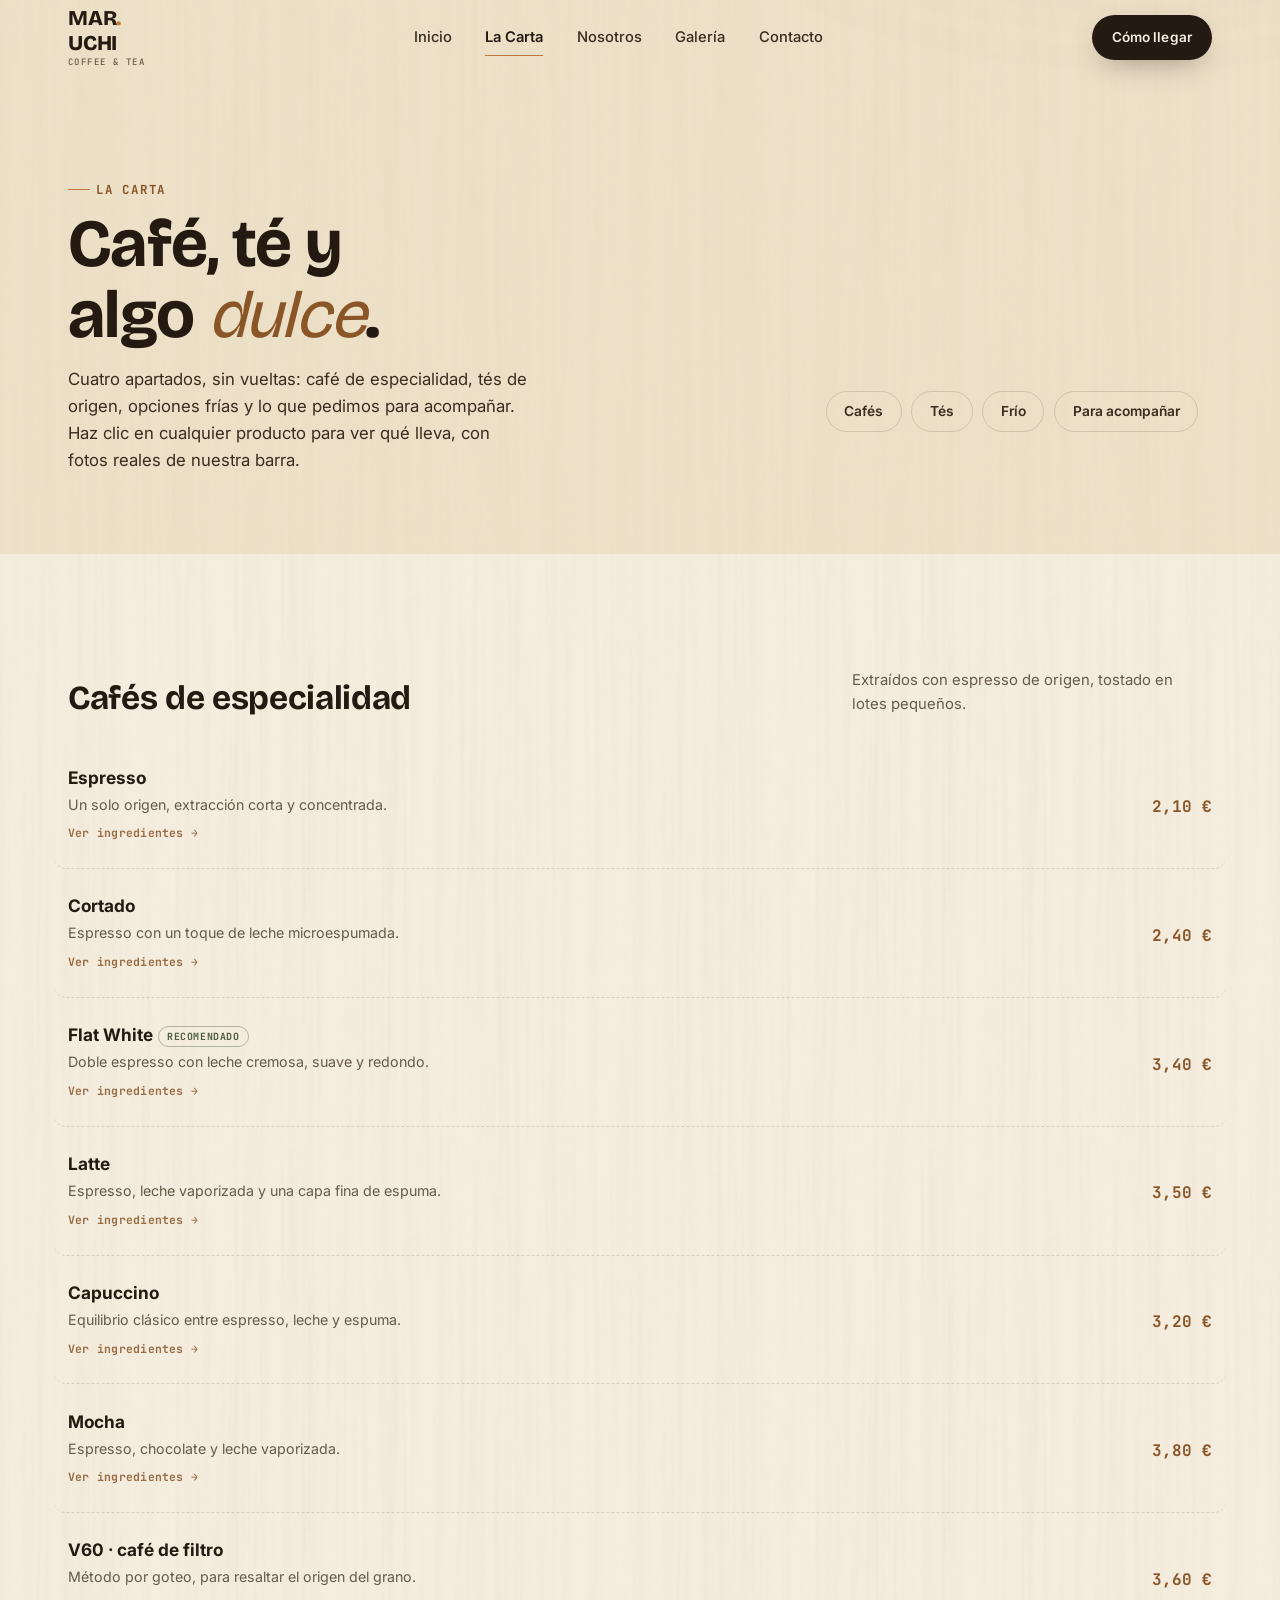
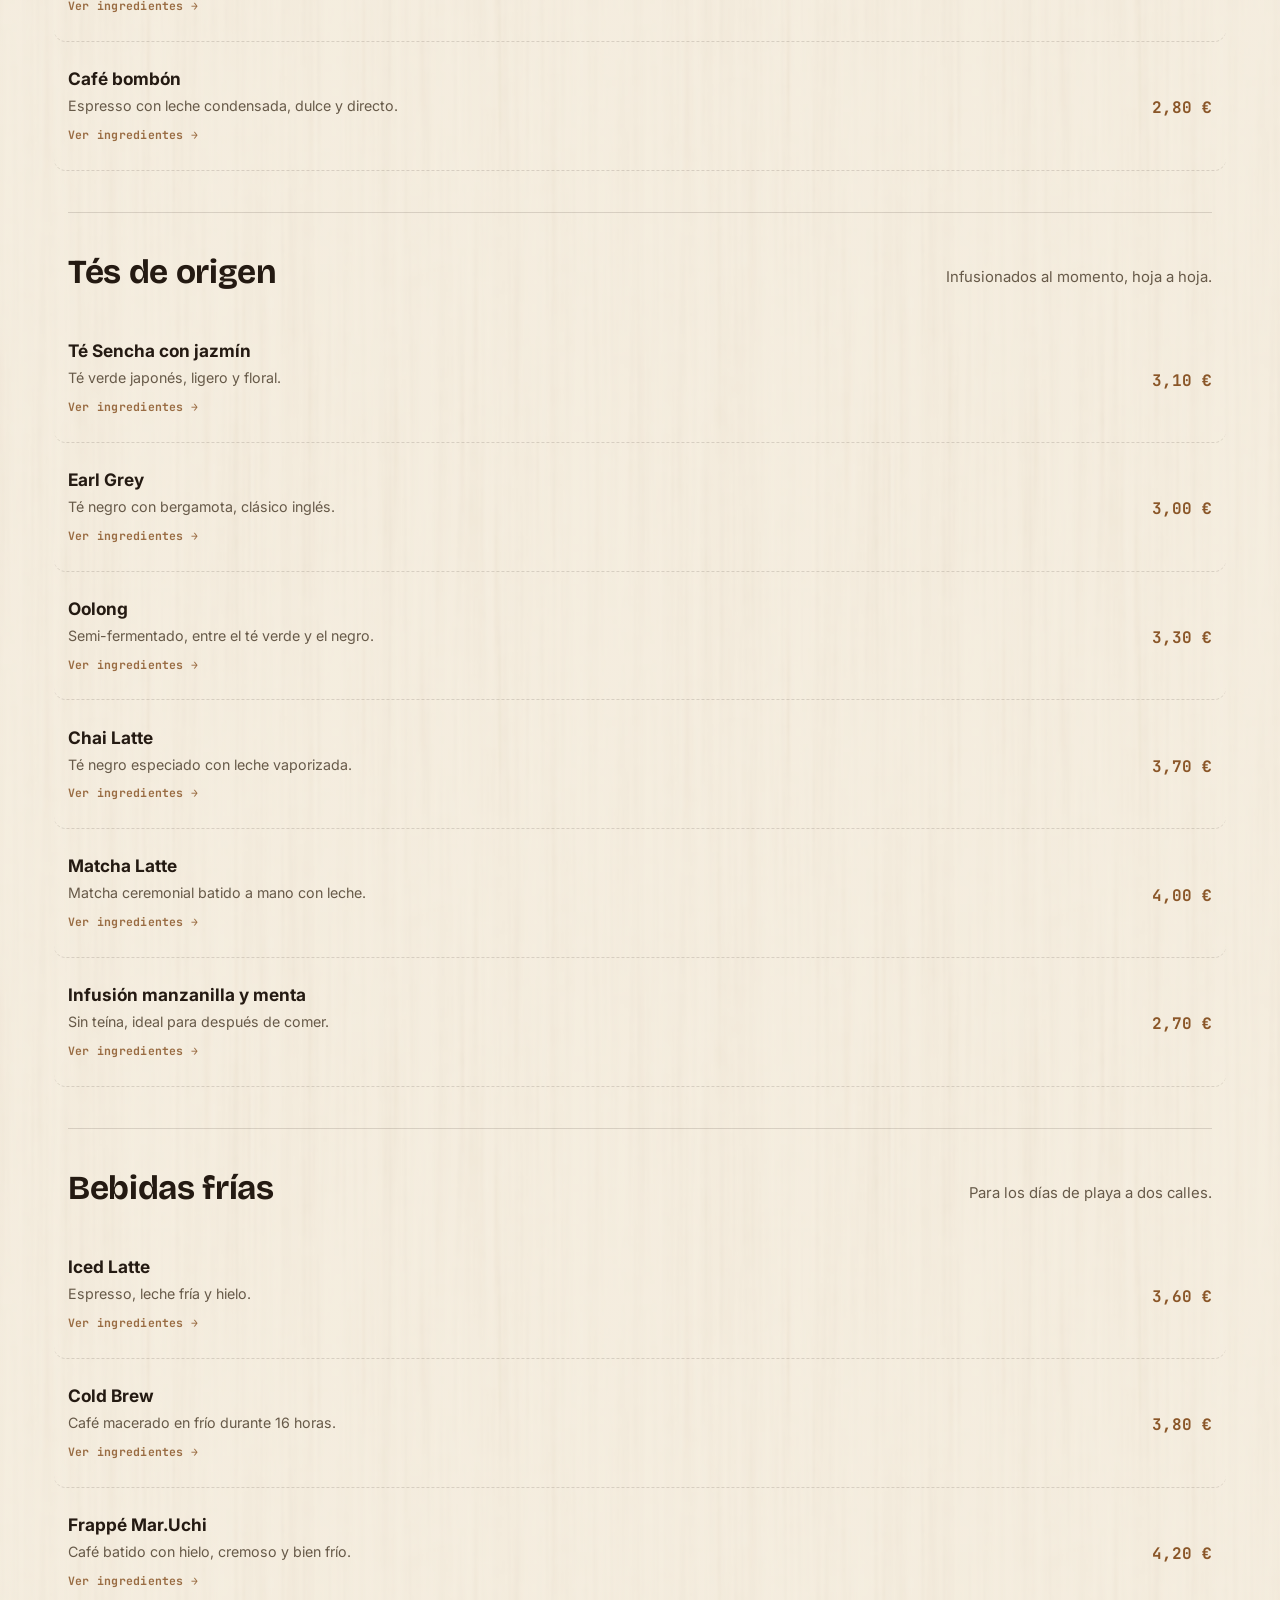
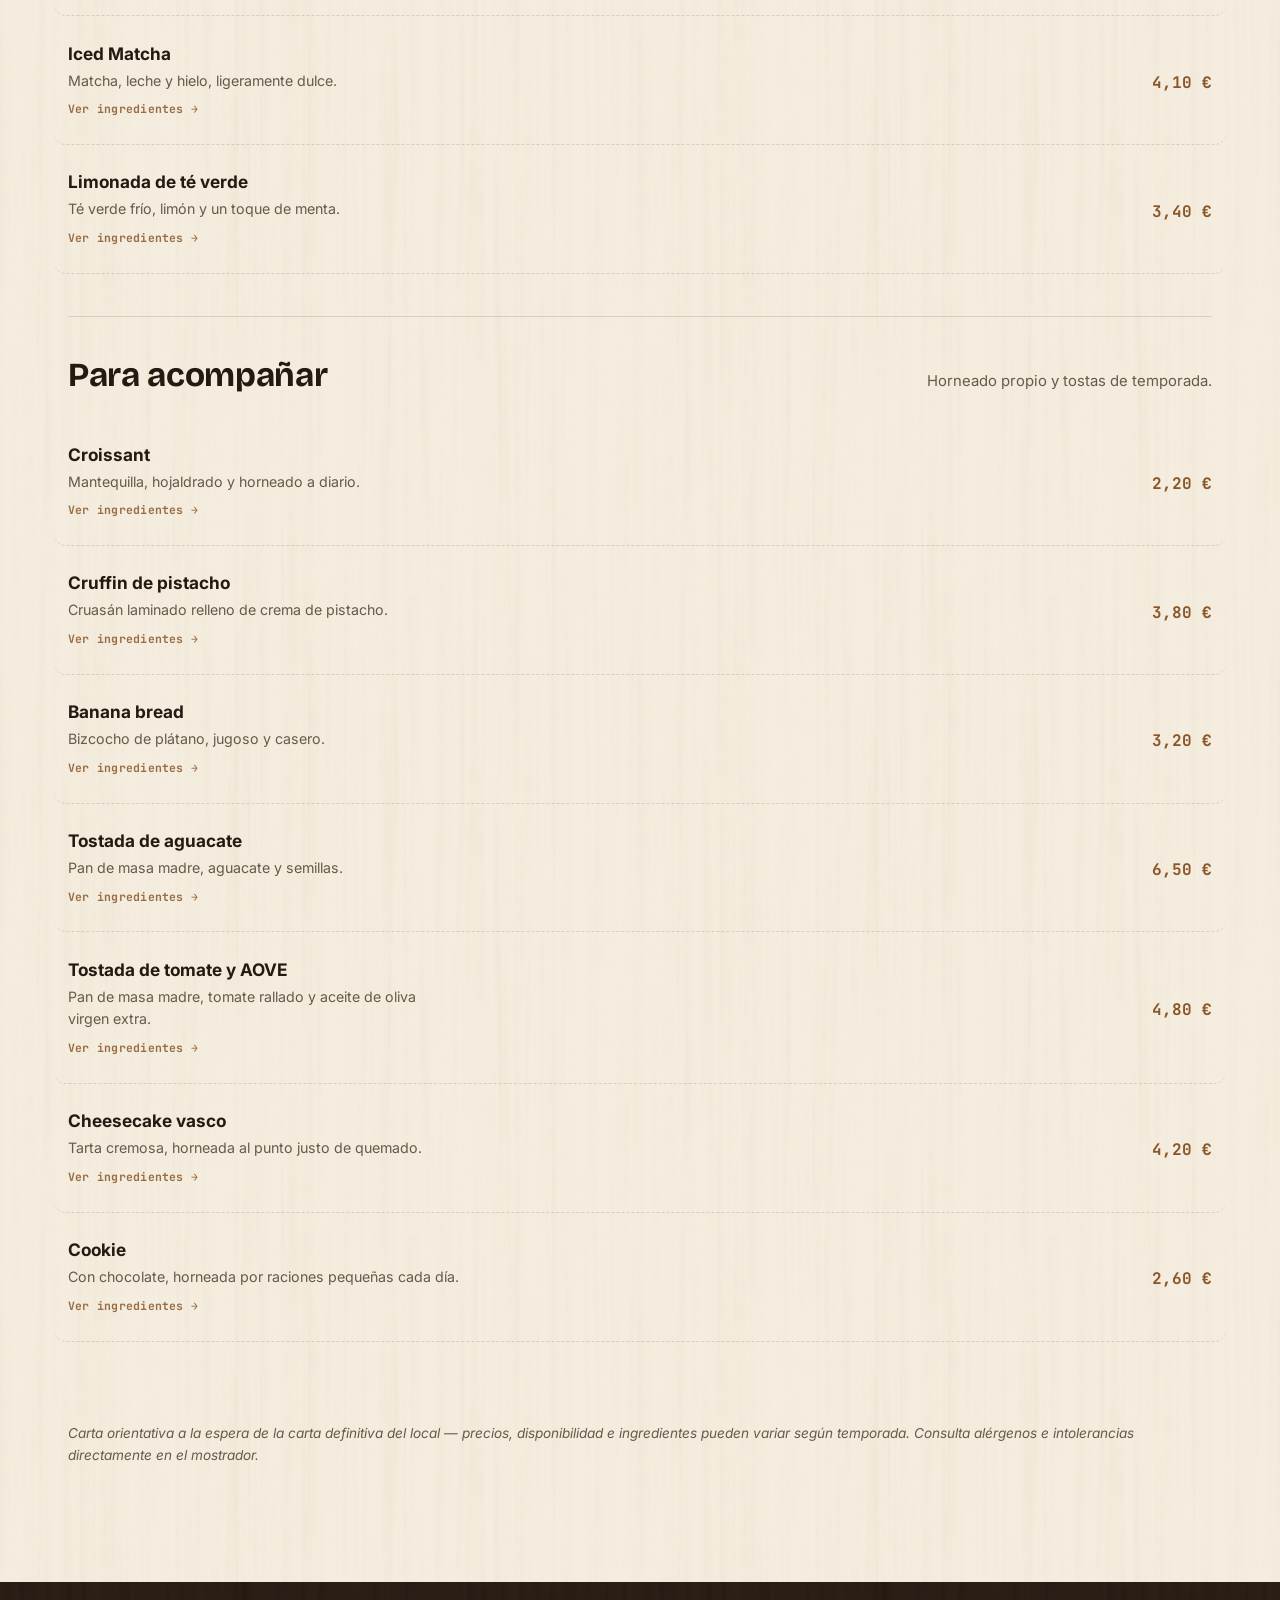
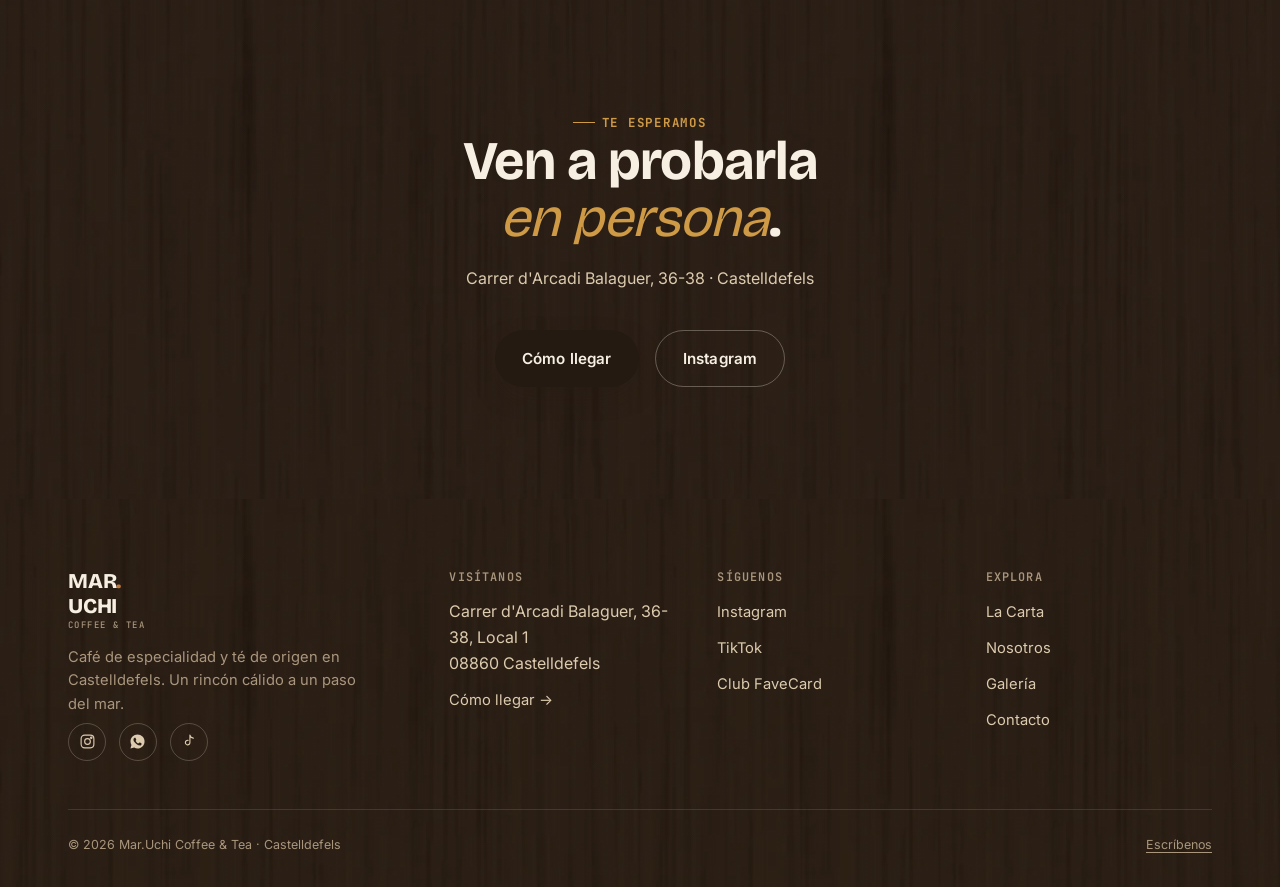
==== carta.html @ 46851dc6 "Add files via upload" ====
<!doctype html>
<html lang="es">
<head>
<meta charset="utf-8">
<meta name="viewport" content="width=device-width, initial-scale=1">
<title>La Carta · Mar.Uchi Coffee & Tea</title>
<meta name="description" content="Café de especialidad, tés de origen, bebidas frías y repostería en Mar.Uchi Coffee & Tea, Castelldefels.">
<meta name="theme-color" content="#F6EFE2">
<link rel="canonical" href="carta.html">
<link rel="icon" href="favicon.svg" type="image/svg+xml">
<link rel="preconnect" href="https://fonts.googleapis.com">
<link rel="preconnect" href="https://fonts.gstatic.com" crossorigin>
<link rel="stylesheet" href="https://fonts.googleapis.com/css2?family=Bricolage+Grotesque:opsz,wght@12..96,400..800&family=Inter:wght@300..700&family=JetBrains+Mono:wght@400..600&display=swap">
<link rel="stylesheet" href="styles.css?v=20260911">
</head>
<body>
<a class="skip-link" href="#contenido">Saltar al contenido</a>

<header class="masthead" data-masthead>
  <div class="container masthead-row">
    <a class="brand-mark" href="index.html" aria-label="Mar.Uchi Coffee & Tea — Inicio">
      <span>MAR<span class="dot">.</span></span>
      <span>UCHI</span>
      <small>Coffee &amp; Tea</small>
    </a>
    <nav class="nav-links" aria-label="Navegación principal">
      <a href="index.html">Inicio</a>
      <a href="carta.html" aria-current="page">La Carta</a>
      <a href="sobre-nosotros.html">Nosotros</a>
      <a href="galeria.html">Galería</a>
      <a href="contacto.html">Contacto</a>
    </nav>
    <div style="display:flex; align-items:center; gap:.7rem;">
      <a class="btn btn-primary btn-sm nav-cta" href="contacto.html#mapa">Cómo llegar</a>
      <button class="nav-toggle" data-nav-toggle aria-label="Abrir menú" aria-expanded="false" aria-controls="menu-movil">
        <svg class="icon-open" viewBox="0 0 24 24" fill="none" stroke="currentColor" stroke-width="1.8" aria-hidden="true"><path d="M3 6h18M3 12h18M3 18h18" stroke-linecap="round"/></svg>
        <svg class="icon-close" viewBox="0 0 24 24" fill="none" stroke="currentColor" stroke-width="1.8" aria-hidden="true"><path d="M5 5l14 14M19 5L5 19" stroke-linecap="round"/></svg>
      </button>
    </div>
  </div>
</header>

<div class="mobile-menu" id="menu-movil" data-mobile-menu>
  <ul>
    <li><a href="index.html">Inicio</a></li>
    <li><a href="carta.html">La Carta</a></li>
    <li><a href="sobre-nosotros.html">Nosotros</a></li>
    <li><a href="galeria.html">Galería</a></li>
    <li><a href="contacto.html">Contacto</a></li>
  </ul>
  <div class="mobile-cta">
    <a class="btn btn-primary" href="contacto.html#mapa">Cómo llegar</a>
    <a class="btn btn-ghost" href="https://www.instagram.com/maruchi.coffeeandtea/" target="_blank" rel="noopener">Instagram →</a>
  </div>
</div>

<main id="contenido">

  <section class="hero-page">
    <div class="container hero-page-grid">
      <div>
        <p class="eyebrow">La Carta</p>
        <h1 class="hero-page-title" style="margin-top:.6rem;">Café, té y algo <em>dulce</em>.</h1>
        <p class="hero-page-lede" style="margin-top:1rem;">Cuatro apartados, sin vueltas: café de especialidad, tés de origen, opciones frías y lo que pedimos para acompañar. Haz clic en cualquier producto para ver qué lleva, con fotos reales de nuestra barra.</p>
      </div>
      <nav class="menu-nav" aria-label="Categorías de la carta">
        <a href="#cafes">Cafés</a>
        <a href="#tes">Tés</a>
        <a href="#frio">Frío</a>
        <a href="#dulce">Para acompañar</a>
      </nav>
    </div>
  </section>

  <section class="section">
    <div class="container">

      <div class="menu-category" id="cafes">
        <div class="menu-category-head">
          <h2>Cafés de especialidad</h2>
          <p>Extraídos con espresso de origen, tostado en lotes pequeños.</p>
        </div>
        <ul class="menu-list">
          <li class="menu-item" role="button" tabindex="0" data-menu-detail data-icon="espresso" data-name="Espresso" data-price="2,10 €" data-detail="100% arábica de tueste medio, mezcla de origen Colombia y Etiopía. 18 g molidos en el momento, extracción de 25-30 ml en unos 27 segundos. Se sirve solo, sin leche ni azúcar.">
            <div>
              <span class="menu-item-name">Espresso</span>
              <p class="menu-item-desc">Un solo origen, extracción corta y concentrada.</p>
              <span class="menu-item-hint">Ver ingredientes →</span>
            </div>
            <span class="menu-item-price">2,10 €</span>
          </li>
          <li class="menu-item" role="button" tabindex="0" data-menu-detail data-icon="milk-cup" data-name="Cortado" data-price="2,40 €" data-detail="Espresso doble con un toque de leche entera microespumada a baja temperatura, casi a partes iguales con el café. Disponible con leche de avena sin coste extra.">
            <div>
              <span class="menu-item-name">Cortado</span>
              <p class="menu-item-desc">Espresso con un toque de leche microespumada.</p>
              <span class="menu-item-hint">Ver ingredientes →</span>
            </div>
            <span class="menu-item-price">2,40 €</span>
          </li>
          <li class="menu-item" role="button" tabindex="0" data-menu-detail data-icon="milk-cup" data-photo="cafe-croissant.webp" data-name="Flat White" data-price="3,40 €" data-detail="Ristretto (doble espresso corto) con leche entera vaporizada a textura sedosa y microespuma muy fina — más café y menos espuma que un capuccino. Disponible con leche de avena o soja.">
            <div>
              <span class="menu-item-name">Flat White<span class="menu-item-tag">Recomendado</span></span>
              <p class="menu-item-desc">Doble espresso con leche cremosa, suave y redondo.</p>
              <span class="menu-item-hint">Ver ingredientes →</span>
            </div>
            <span class="menu-item-price">3,40 €</span>
          </li>
          <li class="menu-item" role="button" tabindex="0" data-menu-detail data-icon="milk-cup" data-name="Latte" data-price="3,50 €" data-detail="Espresso, leche entera vaporizada y una capa fina de espuma, en proporción generosa de leche. Disponible con leche de avena, soja o coco.">
            <div>
              <span class="menu-item-name">Latte</span>
              <p class="menu-item-desc">Espresso, leche vaporizada y una capa fina de espuma.</p>
              <span class="menu-item-hint">Ver ingredientes →</span>
            </div>
            <span class="menu-item-price">3,50 €</span>
          </li>
          <li class="menu-item" role="button" tabindex="0" data-menu-detail data-icon="milk-cup" data-name="Capuccino" data-price="3,20 €" data-detail="Espresso, leche vaporizada y espuma en partes iguales, con un toque de cacao en polvo por encima. Disponible con leche vegetal.">
            <div>
              <span class="menu-item-name">Capuccino</span>
              <p class="menu-item-desc">Equilibrio clásico entre espresso, leche y espuma.</p>
              <span class="menu-item-hint">Ver ingredientes →</span>
            </div>
            <span class="menu-item-price">3,20 €</span>
          </li>
          <li class="menu-item" role="button" tabindex="0" data-menu-detail data-icon="milk-cup" data-name="Mocha" data-price="3,80 €" data-detail="Espresso, chocolate negro 70% fundido y leche vaporizada, con nata montada opcional por encima. Contiene cacao.">
            <div>
              <span class="menu-item-name">Mocha</span>
              <p class="menu-item-desc">Espresso, chocolate y leche vaporizada.</p>
              <span class="menu-item-hint">Ver ingredientes →</span>
            </div>
            <span class="menu-item-price">3,80 €</span>
          </li>
          <li class="menu-item" role="button" tabindex="0" data-menu-detail data-icon="filter" data-name="V60 · café de filtro" data-price="3,60 €" data-detail="Café de origen único molido grueso, filtrado por goteo manual en V60 con agua a 92-94°C. Resalta las notas frutales o florales del grano de temporada — se sirve solo.">
            <div>
              <span class="menu-item-name">V60 · café de filtro</span>
              <p class="menu-item-desc">Método por goteo, para resaltar el origen del grano.</p>
              <span class="menu-item-hint">Ver ingredientes →</span>
            </div>
            <span class="menu-item-price">3,60 €</span>
          </li>
          <li class="menu-item" role="button" tabindex="0" data-menu-detail data-icon="espresso" data-name="Café bombón" data-price="2,80 €" data-detail="Espresso servido sobre leche condensada, en vaso transparente para ver las capas antes de mezclar. Dulce y directo, sin azúcar añadido.">
            <div>
              <span class="menu-item-name">Café bombón</span>
              <p class="menu-item-desc">Espresso con leche condensada, dulce y directo.</p>
              <span class="menu-item-hint">Ver ingredientes →</span>
            </div>
            <span class="menu-item-price">2,80 €</span>
          </li>
        </ul>
      </div>

      <div class="menu-category" id="tes">
        <div class="menu-category-head">
          <h2>Tés de origen</h2>
          <p>Infusionados al momento, hoja a hoja.</p>
        </div>
        <ul class="menu-list">
          <li class="menu-item" role="button" tabindex="0" data-menu-detail data-icon="leaf-tea" data-name="Té Sencha con jazmín" data-price="3,10 €" data-detail="Té verde japonés sencha perfumado con flor de jazmín natural, infusionado a 70-75°C durante 2 minutos para que no amargue.">
            <div>
              <span class="menu-item-name">Té Sencha con jazmín</span>
              <p class="menu-item-desc">Té verde japonés, ligero y floral.</p>
              <span class="menu-item-hint">Ver ingredientes →</span>
            </div>
            <span class="menu-item-price">3,10 €</span>
          </li>
          <li class="menu-item" role="button" tabindex="0" data-menu-detail data-icon="leaf-tea" data-name="Earl Grey" data-price="3,00 €" data-detail="Té negro de Ceilán aromatizado con aceite esencial de bergamota, infusionado 3-4 minutos a 95°C. El clásico inglés de toda la vida.">
            <div>
              <span class="menu-item-name">Earl Grey</span>
              <p class="menu-item-desc">Té negro con bergamota, clásico inglés.</p>
              <span class="menu-item-hint">Ver ingredientes →</span>
            </div>
            <span class="menu-item-price">3,00 €</span>
          </li>
          <li class="menu-item" role="button" tabindex="0" data-menu-detail data-icon="leaf-tea" data-name="Oolong" data-price="3,30 €" data-detail="Té chino semi-fermentado, a medio camino entre el verde y el negro — notas tostadas y florales. Infusionado a 90°C durante 3 minutos.">
            <div>
              <span class="menu-item-name">Oolong</span>
              <p class="menu-item-desc">Semi-fermentado, entre el té verde y el negro.</p>
              <span class="menu-item-hint">Ver ingredientes →</span>
            </div>
            <span class="menu-item-price">3,30 €</span>
          </li>
          <li class="menu-item" role="button" tabindex="0" data-menu-detail data-icon="milk-cup" data-name="Chai Latte" data-price="3,70 €" data-detail="Té negro especiado con canela, cardamomo, jengibre y clavo, vaporizado con leche entera. Disponible con leche de avena.">
            <div>
              <span class="menu-item-name">Chai Latte</span>
              <p class="menu-item-desc">Té negro especiado con leche vaporizada.</p>
              <span class="menu-item-hint">Ver ingredientes →</span>
            </div>
            <span class="menu-item-price">3,70 €</span>
          </li>
          <li class="menu-item" role="button" tabindex="0" data-menu-detail data-icon="milk-cup" data-photo="matcha-lavanda.webp" data-name="Matcha Latte" data-price="4,00 €" data-detail="Matcha ceremonial japonés batido a mano con chasen hasta espuma fina, servido con leche vaporizada a elección (entera, avena o soja).">
            <div>
              <span class="menu-item-name">Matcha Latte</span>
              <p class="menu-item-desc">Matcha ceremonial batido a mano con leche.</p>
              <span class="menu-item-hint">Ver ingredientes →</span>
            </div>
            <span class="menu-item-price">4,00 €</span>
          </li>
          <li class="menu-item" role="button" tabindex="0" data-menu-detail data-icon="leaf-tea" data-name="Infusión manzanilla y menta" data-price="2,70 €" data-detail="Manzanilla y hojas de menta fresca, sin teína. Una infusión ligera pensada para después de comer.">
            <div>
              <span class="menu-item-name">Infusión manzanilla y menta</span>
              <p class="menu-item-desc">Sin teína, ideal para después de comer.</p>
              <span class="menu-item-hint">Ver ingredientes →</span>
            </div>
            <span class="menu-item-price">2,70 €</span>
          </li>
        </ul>
      </div>

      <div class="menu-category" id="frio">
        <div class="menu-category-head">
          <h2>Bebidas frías</h2>
          <p>Para los días de playa a dos calles.</p>
        </div>
        <ul class="menu-list">
          <li class="menu-item" role="button" tabindex="0" data-menu-detail data-icon="iced-glass" data-name="Iced Latte" data-price="3,60 €" data-detail="Espresso doble vertido sobre leche fría y hielo, servido en capas para removerlo al beber. Disponible con leche vegetal.">
            <div>
              <span class="menu-item-name">Iced Latte</span>
              <p class="menu-item-desc">Espresso, leche fría y hielo.</p>
              <span class="menu-item-hint">Ver ingredientes →</span>
            </div>
            <span class="menu-item-price">3,60 €</span>
          </li>
          <li class="menu-item" role="button" tabindex="0" data-menu-detail data-icon="iced-glass" data-name="Cold Brew" data-price="3,80 €" data-detail="Café molido grueso macerado en frío durante 16 horas, sin pasar por calor. Resultado suave, con dulzor natural y menos acidez que un café caliente.">
            <div>
              <span class="menu-item-name">Cold Brew</span>
              <p class="menu-item-desc">Café macerado en frío durante 16 horas.</p>
              <span class="menu-item-hint">Ver ingredientes →</span>
            </div>
            <span class="menu-item-price">3,80 €</span>
          </li>
          <li class="menu-item" role="button" tabindex="0" data-menu-detail data-icon="iced-glass" data-name="Frappé Mar.Uchi" data-price="4,20 €" data-detail="Espresso batido con hielo, leche y un toque de sirope de vainilla de la casa. Cremoso, con textura de granizado.">
            <div>
              <span class="menu-item-name">Frappé Mar.Uchi</span>
              <p class="menu-item-desc">Café batido con hielo, cremoso y bien frío.</p>
              <span class="menu-item-hint">Ver ingredientes →</span>
            </div>
            <span class="menu-item-price">4,20 €</span>
          </li>
          <li class="menu-item" role="button" tabindex="0" data-menu-detail data-icon="iced-glass" data-photo="bebidas-para-llevar.webp" data-name="Iced Matcha" data-price="4,10 €" data-detail="Matcha ceremonial batido en frío con leche y hielo, endulzado ligeramente con sirope de agave.">
            <div>
              <span class="menu-item-name">Iced Matcha</span>
              <p class="menu-item-desc">Matcha, leche y hielo, ligeramente dulce.</p>
              <span class="menu-item-hint">Ver ingredientes →</span>
            </div>
            <span class="menu-item-price">4,10 €</span>
          </li>
          <li class="menu-item" role="button" tabindex="0" data-menu-detail data-icon="iced-glass" data-name="Limonada de té verde" data-price="3,40 €" data-detail="Té verde frío, zumo de limón natural, un toque de menta fresca y sirope ligero. Sin lácteos.">
            <div>
              <span class="menu-item-name">Limonada de té verde</span>
              <p class="menu-item-desc">Té verde frío, limón y un toque de menta.</p>
              <span class="menu-item-hint">Ver ingredientes →</span>
            </div>
            <span class="menu-item-price">3,40 €</span>
          </li>
        </ul>
      </div>

      <div class="menu-category" id="dulce">
        <div class="menu-category-head">
          <h2>Para acompañar</h2>
          <p>Horneado propio y tostas de temporada.</p>
        </div>
        <ul class="menu-list">
          <li class="menu-item" role="button" tabindex="0" data-menu-detail data-icon="croissant" data-photo="cafe-croissant.webp" data-name="Croissant" data-price="2,20 €" data-detail="Croissant de mantequilla 100%, hojaldrado en el propio obrador y horneado a diario en hornadas pequeñas. Contiene gluten y lácteos.">
            <div>
              <span class="menu-item-name">Croissant</span>
              <p class="menu-item-desc">Mantequilla, hojaldrado y horneado a diario.</p>
              <span class="menu-item-hint">Ver ingredientes →</span>
            </div>
            <span class="menu-item-price">2,20 €</span>
          </li>
          <li class="menu-item" role="button" tabindex="0" data-menu-detail data-icon="croissant" data-name="Cruffin de pistacho" data-price="3,80 €" data-detail="Masa de cruasán laminada al estilo muffin, rellena de crema de pistacho siciliano. Contiene gluten, lácteos y frutos secos.">
            <div>
              <span class="menu-item-name">Cruffin de pistacho</span>
              <p class="menu-item-desc">Cruasán laminado relleno de crema de pistacho.</p>
              <span class="menu-item-hint">Ver ingredientes →</span>
            </div>
            <span class="menu-item-price">3,80 €</span>
          </li>
          <li class="menu-item" role="button" tabindex="0" data-menu-detail data-icon="pastry-slice" data-name="Banana bread" data-price="3,20 €" data-detail="Bizcocho casero de plátano maduro con un toque de canela y nueces troceadas por encima. Contiene gluten, huevo y frutos secos.">
            <div>
              <span class="menu-item-name">Banana bread</span>
              <p class="menu-item-desc">Bizcocho de plátano, jugoso y casero.</p>
              <span class="menu-item-hint">Ver ingredientes →</span>
            </div>
            <span class="menu-item-price">3,20 €</span>
          </li>
          <li class="menu-item" role="button" tabindex="0" data-menu-detail data-icon="pastry-slice" data-name="Tostada de aguacate" data-price="6,50 €" data-detail="Pan de masa madre tostado, aguacate machacado con lima, sal en escamas y semillas de sésamo y calabaza. Contiene gluten.">
            <div>
              <span class="menu-item-name">Tostada de aguacate</span>
              <p class="menu-item-desc">Pan de masa madre, aguacate y semillas.</p>
              <span class="menu-item-hint">Ver ingredientes →</span>
            </div>
            <span class="menu-item-price">6,50 €</span>
          </li>
          <li class="menu-item" role="button" tabindex="0" data-menu-detail data-icon="pastry-slice" data-name="Tostada de tomate y AOVE" data-price="4,80 €" data-detail="Pan de masa madre tostado, tomate rallado de temporada y aceite de oliva virgen extra. El desayuno catalán de toda la vida. Contiene gluten.">
            <div>
              <span class="menu-item-name">Tostada de tomate y AOVE</span>
              <p class="menu-item-desc">Pan de masa madre, tomate rallado y aceite de oliva virgen extra.</p>
              <span class="menu-item-hint">Ver ingredientes →</span>
            </div>
            <span class="menu-item-price">4,80 €</span>
          </li>
          <li class="menu-item" role="button" tabindex="0" data-menu-detail data-icon="pastry-slice" data-name="Cheesecake vasco" data-price="4,20 €" data-detail="Tarta de queso cremosa al estilo San Sebastián, horneada a alta temperatura hasta conseguir la superficie quemada característica. Contiene lácteos, huevo y gluten.">
            <div>
              <span class="menu-item-name">Cheesecake vasco</span>
              <p class="menu-item-desc">Tarta cremosa, horneada al punto justo de quemado.</p>
              <span class="menu-item-hint">Ver ingredientes →</span>
            </div>
            <span class="menu-item-price">4,20 €</span>
          </li>
          <li class="menu-item" role="button" tabindex="0" data-menu-detail data-icon="pastry-slice" data-name="Cookie" data-price="2,60 €" data-detail="Galleta artesana con pepitas de chocolate negro, horneada en raciones pequeñas cada mañana para servirla templada. Contiene gluten, lácteos y huevo.">
            <div>
              <span class="menu-item-name">Cookie</span>
              <p class="menu-item-desc">Con chocolate, horneada por raciones pequeñas cada día.</p>
              <span class="menu-item-hint">Ver ingredientes →</span>
            </div>
            <span class="menu-item-price">2,60 €</span>
          </li>
        </ul>
      </div>

      <p class="menu-note">Carta orientativa a la espera de la carta definitiva del local — precios, disponibilidad e ingredientes pueden variar según temporada. Consulta alérgenos e intolerancias directamente en el mostrador.</p>
    </div>
  </section>

  <section class="section-dark cta-band">
    <div class="container">
      <p class="eyebrow reveal" style="justify-content:center;">Te esperamos</p>
      <h2 class="reveal">Ven a probarla <em>en persona</em>.</h2>
      <p class="reveal">Carrer d'Arcadi Balaguer, 36-38 · Castelldefels</p>
      <div class="hero-cta-row reveal">
        <a class="btn btn-primary" href="contacto.html#mapa">Cómo llegar</a>
        <a class="btn btn-ghost" href="https://www.instagram.com/maruchi.coffeeandtea/" target="_blank" rel="noopener">Instagram</a>
      </div>
    </div>
  </section>

</main>

<footer class="site-footer">
  <div class="container">
    <div class="footer-grid">
      <div class="footer-brand">
        <a class="brand-mark" href="index.html">
          <span>MAR<span class="dot">.</span></span>
          <span>UCHI</span>
          <small>Coffee &amp; Tea</small>
        </a>
        <p>Café de especialidad y té de origen en Castelldefels. Un rincón cálido a un paso del mar.</p>
        <div class="footer-social">
          <a href="https://www.instagram.com/maruchi.coffeeandtea/" target="_blank" rel="noopener" aria-label="Instagram de Mar.Uchi">
            <svg viewBox="0 0 24 24" fill="none" stroke="currentColor" stroke-width="1.6"><rect x="3" y="3" width="18" height="18" rx="5"/><circle cx="12" cy="12" r="4"/><circle cx="17.3" cy="6.7" r="1"/></svg>
          </a>
          <a href="https://wa.me/34686510792" target="_blank" rel="noopener" aria-label="WhatsApp de Mar.Uchi">
            <svg viewBox="0 0 24 24" fill="currentColor"><path d="M12.04 2C6.58 2 2.13 6.45 2.13 11.91c0 1.75.46 3.46 1.32 4.96L2.05 22l5.25-1.38a9.9 9.9 0 0 0 4.74 1.21h.01c5.46 0 9.9-4.45 9.9-9.91 0-2.65-1.03-5.14-2.9-7.01A9.82 9.82 0 0 0 12.04 2Zm5.8 14.09c-.24.68-1.4 1.32-1.93 1.4-.5.08-1.12.11-1.8-.11-.42-.13-.96-.31-1.65-.6-2.9-1.25-4.8-4.16-4.94-4.35-.14-.19-1.18-1.57-1.18-3 0-1.42.75-2.12 1.02-2.41.26-.29.57-.36.76-.36l.55.01c.18.01.41-.07.64.49.24.58.81 2 .88 2.15.07.15.12.32.02.51-.09.19-.14.31-.28.48-.14.16-.29.36-.42.49-.14.13-.28.28-.12.55.16.28.71 1.17 1.53 1.9 1.05.94 1.94 1.23 2.22 1.37.28.14.44.12.61-.07.16-.19.68-.79.87-1.06.18-.28.36-.23.6-.14.24.09 1.55.73 1.82.86.26.14.44.2.5.32.07.11.07.66-.17 1.34Z"/></svg>
          </a>
          <a href="https://www.tiktok.com/@maruchi.coffeeandtea" target="_blank" rel="noopener" aria-label="TikTok de Mar.Uchi">
            <svg viewBox="0 0 24 24" fill="none" stroke="currentColor" stroke-width="1.6"><path d="M14 3v10.5a3.2 3.2 0 1 1-2.6-3.14M14 3c.5 2.4 2.2 4 4.8 4.2" stroke-linecap="round" stroke-linejoin="round"/></svg>
          </a>
        </div>
      </div>
      <div class="footer-col">
        <h4>Visítanos</h4>
        <ul>
          <li>Carrer d'Arcadi Balaguer, 36-38, Local 1<br>08860 Castelldefels</li>
          <li><a href="contacto.html#mapa">Cómo llegar →</a></li>
        </ul>
      </div>
      <div class="footer-col">
        <h4>Síguenos</h4>
        <ul>
          <li><a href="https://www.instagram.com/maruchi.coffeeandtea/" target="_blank" rel="noopener">Instagram</a></li>
          <li><a href="https://www.tiktok.com/@maruchi.coffeeandtea" target="_blank" rel="noopener">TikTok</a></li>
          <li><a href="https://my.favecard.co/maruchi-coffee-tea" target="_blank" rel="noopener">Club FaveCard</a></li>
        </ul>
      </div>
      <div class="footer-col">
        <h4>Explora</h4>
        <ul>
          <li><a href="carta.html">La Carta</a></li>
          <li><a href="sobre-nosotros.html">Nosotros</a></li>
          <li><a href="galeria.html">Galería</a></li>
          <li><a href="contacto.html">Contacto</a></li>
        </ul>
      </div>
    </div>
    <div class="footer-bottom">
      <p>© 2026 Mar.Uchi Coffee &amp; Tea · Castelldefels</p>
      <p><a href="contacto.html">Escríbenos</a></p>
    </div>
  </div>
</footer>

<svg style="display:none" aria-hidden="true">
  <defs>
    <symbol id="icon-espresso" viewBox="0 0 24 24" fill="none" stroke="currentColor" stroke-linecap="round" stroke-linejoin="round">
      <path d="M6 9h12l-1.3 10.2A3 3 0 0 1 13.7 22h-3.4a3 3 0 0 1-3-2.8L6 9Z"/>
      <path d="M4 9h16"/><path d="M9 22h6"/>
      <path d="M10 5c0-1-.8-1-.8-2s.8-1 .8-2M14 5c0-1-.8-1-.8-2s.8-1 .8-2"/>
    </symbol>
    <symbol id="icon-milk-cup" viewBox="0 0 24 24" fill="none" stroke="currentColor" stroke-linecap="round" stroke-linejoin="round">
      <path d="M4 8h13a3 3 0 0 1 0 6h-1"/>
      <path d="M4 8v7a4 4 0 0 0 4 4h4a4 4 0 0 0 4-4V8"/>
      <path d="M4 8V5h13v3"/>
      <path d="M6.5 5c1.5 1.3 3 1.3 4.5 0s3-1.3 4.5 0"/>
    </symbol>
    <symbol id="icon-leaf-tea" viewBox="0 0 24 24" fill="none" stroke="currentColor" stroke-linecap="round" stroke-linejoin="round">
      <path d="M12 2c2 2.5 3 4.6 3 6.5a3 3 0 1 1-6 0C9 6.6 10 4.5 12 2Z"/>
      <path d="M5 13c1.5 3 3.8 5 7 5s5.5-2 7-5"/>
      <path d="M5 13c0 4 3 8 7 8s7-4 7-8"/>
    </symbol>
    <symbol id="icon-filter" viewBox="0 0 24 24" fill="none" stroke="currentColor" stroke-linecap="round" stroke-linejoin="round">
      <path d="M5 5h14l-6 9v6a1 1 0 0 1-2 0v-6L5 5Z"/><path d="M9 20h6"/>
    </symbol>
    <symbol id="icon-iced-glass" viewBox="0 0 24 24" fill="none" stroke="currentColor" stroke-linecap="round" stroke-linejoin="round">
      <path d="M6 4h12l-1.4 15.3A2 2 0 0 1 14.6 21H9.4a2 2 0 0 1-2-1.7L6 4Z"/>
      <path d="M5 4h14"/>
      <rect x="8.5" y="9" width="3.4" height="3.4" rx=".6"/><rect x="12.5" y="13" width="3.2" height="3.2" rx=".6"/>
    </symbol>
    <symbol id="icon-croissant" viewBox="0 0 24 24" fill="none" stroke="currentColor" stroke-linecap="round" stroke-linejoin="round">
      <path d="M4 15c0-6.5 4.5-11 10-11 2.6 0 4.5 1.4 4.5 1.4s-6 .3-8.7 5S8 19.5 8 19.5 4 18.8 4 15Z"/>
    </symbol>
    <symbol id="icon-pastry-slice" viewBox="0 0 24 24" fill="none" stroke="currentColor" stroke-linecap="round" stroke-linejoin="round">
      <path d="M4 20h16L12 4 4 20Z"/><path d="M7.5 20 12 11l4.5 9"/>
    </symbol>
  </defs>
</svg>

<dialog class="menu-detail" data-menu-dialog aria-label="Detalle del producto">
  <div class="menu-detail-inner">
    <button class="menu-detail-close" data-menu-dialog-close type="button" aria-label="Cerrar">
      <svg viewBox="0 0 24 24" fill="none" stroke="currentColor" stroke-width="1.8" width="16" height="16"><path d="M5 5l14 14M19 5L5 19" stroke-linecap="round"/></svg>
    </button>
    <div class="menu-detail-stage" data-menu-dialog-stage>
      <div class="menu-detail-card" data-menu-dialog-card>
        <div class="menu-detail-visual" data-menu-dialog-icon-wrap>
          <svg class="menu-detail-icon" data-menu-dialog-icon><use href="#icon-espresso"></use></svg>
        </div>
        <div class="menu-detail-photo-wrap" data-menu-dialog-photo-wrap hidden>
          <img data-menu-dialog-photo src="" alt="">
        </div>
      </div>
      <div class="menu-detail-steam" data-menu-dialog-steam hidden aria-hidden="true">
        <span></span><span></span><span></span>
      </div>
      <div class="menu-detail-bubbles" data-menu-dialog-bubbles hidden aria-hidden="true">
        <span></span><span></span><span></span><span></span><span></span>
      </div>
    </div>
    <p class="menu-detail-photo-credit" data-menu-dialog-photo-credit hidden>
      <svg viewBox="0 0 24 24" fill="none" stroke="currentColor" stroke-width="1.6" aria-hidden="true"><rect x="3" y="3" width="18" height="18" rx="5"/><circle cx="12" cy="12" r="4"/><circle cx="17.3" cy="6.7" r="1"/></svg>
      Foto real · @maruchi.coffeeandtea
    </p>
    <p class="menu-detail-category" data-menu-dialog-category></p>
    <h3 class="menu-detail-name" data-menu-dialog-name></h3>
    <p class="menu-detail-price" data-menu-dialog-price></p>
    <div class="menu-detail-specs" data-menu-dialog-specs aria-label="Especificaciones del producto"></div>
    <p class="menu-detail-text" data-menu-dialog-detail></p>
    <p class="menu-detail-note">Detalle orientativo de elaboración — puede variar según temporada y disponibilidad.</p>
  </div>
</dialog>

<script defer src="lib/gsap.min.js"></script>
<script defer src="lib/ScrollTrigger.min.js"></script>
<script defer src="lib/manifest.js"></script>
<script defer src="main.js?v=20260911"></script>
</body>
</html>
---- styles.css ----
/* =============================================================
   MAR.UCHI COFFEE & TEA — styles.css
   Café de especialidad y té de origen · Castelldefels
   Archetype: Editorial Light Cream (adaptado) — ver skill de diseño
   ============================================================= */

/* =============================================================
   1. Tokens
   ============================================================= */
:root {
  --bg:          #F6EFE2;   /* crema cálido — paredes / fachada */
  --bg-2:        #ECE0C7;   /* arena / madera clara */
  --paper:       #FFFFFF;
  --ink:         #241A12;   /* marrón casi negro — rótulo real */
  --ink-soft:    #3A2C1E;
  --ink-mute:    #675A49;   /* oscurecido para cumplir contraste AA sobre crema */
  --accent:      #C1783B;   /* terracota / madera del toldo — SOLO decorativo (fondos, iconos, bordes) */
  --accent-strong: #8A5628; /* terracota oscurecida — usar para TEXTO sobre fondo claro (AA) */
  --accent-2:    #4B5D3F;   /* verde musgo — sillones del local */
  --gold:        #CE9A46;   /* dorado del rótulo "especialidad" */
  --line:        rgba(36,26,18,.14);
  --line-soft:   rgba(36,26,18,.08);
  --shadow-soft: 0 20px 60px -25px rgba(36,26,18,.35);

  --bg-dark:     #241A12;
  --bg-dark-2:   #33251A;
  --cream:       #F6EFE2;
  --cream-2:     #DCCBAE;
  --cream-mute:  #A9967D;

  --font-display: "Bricolage Grotesque", "Segoe UI", system-ui, sans-serif;
  --font-sans:    "Inter", -apple-system, BlinkMacSystemFont, "Segoe UI", system-ui, sans-serif;
  --font-mono:    "JetBrains Mono", "SFMono-Regular", Consolas, monospace;

  --ease-out:    cubic-bezier(0.16, 1, 0.3, 1);
  --ease-in:     cubic-bezier(0.7, 0, 0.84, 0);
  --ease-soft:   cubic-bezier(0.25, 0.46, 0.45, 0.94);
  --ease-bounce: cubic-bezier(0.34, 1.56, 0.64, 1);

  --nav-h: 76px;
  --container: 1240px;
  --gutter: clamp(1.25rem, 4vw, 3rem);
}

/* =============================================================
   2. Reset & base
   ============================================================= */
*, *::before, *::after { box-sizing: border-box; margin: 0; }
html {
  -webkit-text-size-adjust: 100%;
  tab-size: 2;
  scroll-behavior: smooth;
  overflow-x: clip;
}
@media (prefers-reduced-motion: reduce) {
  html { scroll-behavior: auto; }
}
body {
  font-family: var(--font-sans);
  font-size: 16px;
  line-height: 1.6;
  background-color: var(--bg);
  background-image:
    linear-gradient(rgba(246,239,226,.83), rgba(246,239,226,.83)),
    url("assets/img/wood-oak-tile.webp");
  background-repeat: repeat;
  background-size: 640px 640px;
  color: var(--ink);
  -webkit-font-smoothing: antialiased;
  -moz-osx-font-smoothing: grayscale;
  text-rendering: optimizeLegibility;
  overflow-x: clip;
  overscroll-behavior-y: none;
}
img, svg, video { display: block; max-width: 100%; }
img { height: auto; }
button { font: inherit; color: inherit; cursor: pointer; border: 0; background: none; }
a { color: inherit; text-decoration: none; }
p { text-wrap: pretty; }
h1, h2, h3, h4 { text-wrap: balance; line-height: 1.05; letter-spacing: -0.01em; font-family: var(--font-display); }
ul, ol { list-style: none; padding: 0; }
::selection { background: var(--accent); color: var(--cream); }

:focus-visible {
  outline: 2px solid var(--accent);
  outline-offset: 3px;
  border-radius: 4px;
}

/* View transitions between pages (native, no library) */
@view-transition { navigation: auto; }
::view-transition-old(root),
::view-transition-new(root) {
  animation-duration: 0.5s;
  animation-timing-function: cubic-bezier(0.16, 1, 0.3, 1);
}
::view-transition-old(root) { animation-name: mu-fade-out; }
::view-transition-new(root) { animation-name: mu-fade-in; }
@keyframes mu-fade-out { to { opacity: 0; transform: translateY(-10px); } }
@keyframes mu-fade-in { from { opacity: 0; transform: translateY(10px); } }

/* =============================================================
   3. Utilities
   ============================================================= */
.skip-link {
  position: fixed; top: -100px; left: 1rem;
  padding: .7rem 1.1rem; background: var(--ink); color: var(--cream);
  z-index: 9999; border-radius: 8px; font-weight: 600; font-size: .9rem;
  transition: top .25s var(--ease-out);
}
.skip-link:focus { top: 1rem; }

.container {
  max-width: var(--container);
  margin-inline: auto;
  padding-inline: var(--gutter);
}

.eyebrow {
  display: inline-flex; align-items: center; gap: .5em;
  font-family: var(--font-mono);
  font-size: .78rem;
  letter-spacing: .14em;
  text-transform: uppercase;
  color: var(--accent-strong);
  font-weight: 700;
}
.eyebrow::before {
  content: "";
  width: 22px; height: 1px;
  background: var(--accent);
  display: inline-block;
}

.section { position: relative; padding-block: clamp(4rem, 9vw, 8rem); }
.section-tight { padding-block: clamp(2.5rem, 6vw, 4.5rem); }
.bg-sand {
  background-color: var(--bg-2);
  background-image:
    linear-gradient(rgba(236,224,199,.93), rgba(236,224,199,.93)),
    url("assets/img/wood-oak-tile.webp");
  background-repeat: repeat;
  background-size: 640px 640px;
}
.section-dark {
  background-color: var(--bg-dark);
  background-image:
    linear-gradient(rgba(36,26,18,.4), rgba(36,26,18,.4)),
    url("assets/img/wood-walnut-tile.webp");
  background-repeat: repeat;
  background-size: 640px 640px;
  color: var(--cream);
}
.section-dark .eyebrow { color: var(--gold); }
.section-dark .eyebrow::before { background: var(--gold); }

.sr-only {
  position: absolute; width: 1px; height: 1px; padding: 0;
  margin: -1px; overflow: hidden; clip: rect(0,0,0,0); white-space: nowrap; border: 0;
}

.btn {
  display: inline-flex; align-items: center; gap: .6em;
  padding: .95rem 1.7rem;
  border-radius: 999px;
  font-family: var(--font-sans);
  font-weight: 600;
  font-size: .95rem;
  letter-spacing: .01em;
  transition: transform .45s var(--ease-out), background-color .3s var(--ease-out), color .3s var(--ease-out), box-shadow .3s var(--ease-out);
  white-space: nowrap;
}
.btn-primary {
  background: var(--ink);
  color: var(--cream);
  box-shadow: 0 10px 30px -12px rgba(36,26,18,.5);
}
.btn-primary:hover { background: var(--accent); transform: translateY(-2px); box-shadow: 0 16px 34px -12px rgba(193,120,59,.55); }
.btn-ghost {
  background: transparent;
  color: var(--ink);
  border: 1.5px solid var(--line);
}
.btn-ghost:hover { border-color: var(--accent-strong); color: var(--accent-strong); transform: translateY(-2px); }
.section-dark .btn-ghost { color: var(--cream); border-color: rgba(246,239,226,.3); }
.section-dark .btn-ghost:hover { border-color: var(--gold); color: var(--gold); }
.btn-sm { padding: .7rem 1.25rem; font-size: .85rem; }

/* =============================================================
   4. Nav
   ============================================================= */
.masthead {
  position: fixed; inset-inline: 0; top: 0; z-index: 200;
  height: var(--nav-h);
  display: flex; align-items: center;
  background: transparent;
  transition: background-color .4s var(--ease-out), box-shadow .4s var(--ease-out), border-color .4s var(--ease-out);
  border-bottom: 1px solid transparent;
}
/* Cabecera sobre una foto (solo portada): texto claro + sombra para
   garantizar contraste sobre cualquier zona de la imagen, clara u oscura. */
.masthead-on-photo:not(.is-scrolled) .brand-mark,
.masthead-on-photo:not(.is-scrolled) .nav-links a,
.masthead-on-photo:not(.is-scrolled) .nav-toggle {
  color: var(--cream);
  text-shadow: 0 1px 10px rgba(20,14,9,.55);
}
.masthead-on-photo:not(.is-scrolled) .brand-mark small {
  color: var(--cream-2);
  text-shadow: 0 1px 8px rgba(20,14,9,.55);
}
.masthead-on-photo:not(.is-scrolled) .nav-links a:hover,
.masthead-on-photo:not(.is-scrolled) .nav-links a[aria-current="page"] {
  color: var(--gold);
}
.masthead-on-photo:not(.is-scrolled) .nav-links a::after { background: var(--gold); }
.masthead-on-photo:not(.is-scrolled) .nav-toggle { border-color: rgba(246,239,226,.5); }
.masthead.is-scrolled {
  background: rgba(246,239,226,.88);
  backdrop-filter: blur(14px) saturate(140%);
  -webkit-backdrop-filter: blur(14px) saturate(140%);
  border-bottom-color: var(--line);
}
@supports not (backdrop-filter: blur(1px)) {
  .masthead.is-scrolled { background: rgba(246,239,226,.98); }
}
.masthead-row {
  width: 100%;
  display: flex; align-items: center; justify-content: space-between;
  gap: 1.5rem;
}
.brand-mark {
  display: flex; flex-direction: column; line-height: 1;
  gap: .18em;
  font-family: var(--font-display);
  font-weight: 800;
  font-size: 1.32rem;
  letter-spacing: -.01em;
  color: var(--ink);
}
.brand-mark span { display: block; }
.brand-mark .dot { color: var(--accent); display: inline; }
.brand-mark small {
  font-family: var(--font-mono);
  font-weight: 500;
  font-size: .56rem;
  letter-spacing: .16em;
  color: var(--ink-mute);
  text-transform: uppercase;
}

.nav-links {
  display: none;
  align-items: center;
  gap: 2.1rem;
  font-size: .92rem;
  font-weight: 500;
}
@media (min-width: 960px) { .nav-links { display: flex; } }
.nav-links a {
  position: relative;
  padding-block: .3rem;
  color: var(--ink-soft);
  transition: color .3s var(--ease-out);
}
.nav-links a::after {
  content: "";
  position: absolute; left: 0; right: 100%; bottom: -2px;
  height: 1.5px; background: var(--accent);
  transition: right .35s var(--ease-out);
}
.nav-links a:hover { color: var(--ink); }
.nav-links a:hover::after,
.nav-links a[aria-current="page"]::after { right: 0; }
.nav-links a[aria-current="page"] { color: var(--ink); font-weight: 600; }

.nav-cta { display: none; }
@media (min-width: 720px) { .nav-cta { display: inline-flex; } }

.nav-toggle {
  display: inline-flex; align-items: center; justify-content: center;
  width: 44px; height: 44px; border-radius: 50%;
  border: 1.5px solid var(--line);
}
@media (min-width: 960px) { .nav-toggle { display: none; } }
.nav-toggle svg { width: 18px; height: 18px; }
.nav-toggle .icon-close { display: none; }
.nav-toggle.is-open .icon-open { display: none; }
.nav-toggle.is-open .icon-close { display: block; }

.mobile-menu {
  position: fixed; inset: var(--nav-h) 0 0 0; z-index: 190;
  background: var(--bg);
  padding: 2rem var(--gutter) 3rem;
  transform: translateY(-8px);
  opacity: 0;
  pointer-events: none;
  transition: opacity .35s var(--ease-out), transform .35s var(--ease-out);
  overflow-y: auto;
}
.mobile-menu.is-open { opacity: 1; transform: translateY(0); pointer-events: auto; }
.mobile-menu ul { display: flex; flex-direction: column; gap: 1.4rem; }
.mobile-menu a {
  font-family: var(--font-display);
  font-size: 2rem;
  font-weight: 600;
}
.mobile-menu .mobile-cta { margin-top: 2rem; display: flex; flex-direction: column; gap: .8rem; align-items: flex-start; }

/* =============================================================
   5. Hero (page header, shared pattern for inner pages)
   ============================================================= */
.hero-home {
  position: relative;
  min-height: 100svh;
  display: flex; align-items: flex-end;
  padding-top: var(--nav-h);
  overflow: hidden;
}
.hero-home-bg { position: absolute; inset: 0; z-index: -2; }
.hero-home-bg img {
  width: 100%; height: 100%; object-fit: cover;
  transform: scale(1.06);
}
.hero-home-scrim {
  position: absolute; inset: 0; z-index: -1;
  background: linear-gradient(180deg, rgba(36,26,18,.4) 0%, rgba(36,26,18,.1) 14%, rgba(36,26,18,.14) 40%, rgba(36,26,18,.87) 100%);
}
.hero-home-inner {
  position: relative;
  width: 100%;
  padding-block: clamp(2.5rem, 8vw, 5rem);
  color: var(--cream);
}
.hero-kicker {
  display: flex; align-items: center; gap: .6rem; flex-wrap: wrap;
  font-family: var(--font-mono);
  font-size: .8rem; letter-spacing: .14em; text-transform: uppercase;
  color: var(--cream-2);
  margin-bottom: 1.3rem;
}
.hero-kicker .dot-live {
  width: 7px; height: 7px; border-radius: 50%;
  background: var(--gold);
}
.hero-title {
  font-size: clamp(2.6rem, 7.4vw, 5.6rem);
  font-weight: 700;
  max-width: 15ch;
  color: var(--cream);
}
.hero-title em {
  font-style: italic;
  font-weight: 400;
  color: var(--gold);
}
.hero-sub {
  margin-top: 1.4rem;
  max-width: 46ch;
  font-size: clamp(1.02rem, 1.6vw, 1.2rem);
  color: var(--cream-2);
}
.hero-cta-row {
  margin-top: 2.4rem;
  display: flex; flex-wrap: wrap; gap: 1rem;
}
.hero-home .btn-ghost { color: var(--cream); border-color: rgba(246,239,226,.4); }
.hero-home .btn-ghost:hover { border-color: var(--gold); color: var(--gold); }

/* Steam / aroma signature-effect line, drawn behind hero content */
.hero-aroma {
  position: absolute;
  right: clamp(1rem, 6vw, 8rem);
  top: clamp(4.5rem, 14vh, 9rem);
  width: 130px; height: 190px;
  z-index: 1;
  opacity: .8;
  pointer-events: none;
}
.hero-aroma path {
  fill: none;
  stroke: var(--cream);
  stroke-width: 2.4;
  stroke-linecap: round;
  opacity: .55;
  stroke-dasharray: 1;
  stroke-dashoffset: 1;
}
.hero-aroma.is-drawn path {
  animation: mu-aroma-draw 2.6s var(--ease-soft) forwards, mu-aroma-drift 6s ease-in-out 2.6s infinite alternate;
}
@keyframes mu-aroma-draw { to { stroke-dashoffset: 0; } }
@keyframes mu-aroma-drift {
  from { transform: translateY(0) scaleY(1); opacity: .55; }
  to   { transform: translateY(-8px) scaleY(1.04); opacity: .3; }
}
@media (max-width: 719px) { .hero-aroma { display: none; } }

/* Inner page hero (smaller, used on carta / nosotros / galeria / contacto) */
.hero-page {
  position: relative;
  padding-top: calc(var(--nav-h) + clamp(3.5rem, 9vw, 6rem));
  padding-bottom: clamp(3rem, 7vw, 5rem);
  background-color: var(--bg-2);
  background-image:
    linear-gradient(rgba(236,224,199,.93), rgba(236,224,199,.93)),
    url("assets/img/wood-oak-tile.webp");
  background-repeat: repeat;
  background-size: 640px 640px;
  overflow: hidden;
}
.hero-page::after {
  content: "";
  position: absolute; inset: -80% -10% auto -10%;
  height: 160%;
  background: radial-gradient(45% 40% at 82% 20%, rgba(193,120,59,.16), transparent 72%);
  filter: blur(70px);
  pointer-events: none;
}
.hero-page-grid {
  position: relative;
  display: grid; gap: 2.5rem;
  align-items: end;
}
@media (min-width: 960px) { .hero-page-grid { grid-template-columns: 1.3fr .7fr; } }
.hero-page-title {
  font-size: clamp(2.3rem, 5.6vw, 4.2rem);
  max-width: 14ch;
}
.hero-page-title em { font-style: italic; font-weight: 400; color: var(--accent-strong); }
.hero-page-lede { font-size: 1.05rem; color: var(--ink-soft); max-width: 42ch; }

/* =============================================================
   6. Marquee ticker
   ============================================================= */
.marquee {
  position: relative;
  border-block: 1px solid var(--line);
  background: var(--bg-2);
  overflow: hidden;
  padding-block: 1rem;
}
.marquee-track {
  display: flex;
  width: max-content;
  gap: 3rem;
  animation: mu-marquee 32s linear infinite;
}
@media (prefers-reduced-motion: reduce) {
  .marquee-track { animation-duration: 60s; }
}
.marquee-track span {
  font-family: var(--font-display);
  font-weight: 700;
  font-size: clamp(1.1rem, 2.4vw, 1.6rem);
  color: var(--ink-mute);
  display: inline-flex; align-items: center; gap: 3rem;
  white-space: nowrap;
}
.marquee-track span em { font-style: normal; color: var(--accent-strong); padding-inline: .2em; }
@keyframes mu-marquee { from { transform: translateX(0); } to { transform: translateX(-50%); } }

/* =============================================================
   7. Manifesto / two-col editorial block
   ============================================================= */
.manifesto {
  display: grid; gap: 2.5rem;
}
@media (min-width: 860px) {
  .manifesto { grid-template-columns: .8fr 1.2fr; gap: 4rem; align-items: start; }
}
.manifesto-num {
  font-family: var(--font-mono);
  font-size: 5rem; font-weight: 300;
  color: var(--accent-strong);
  line-height: .8;
}
.manifesto h2 {
  font-size: clamp(1.8rem, 3.6vw, 2.7rem);
  margin-bottom: 1.1rem;
}
.manifesto h2 em { font-style: italic; font-weight: 400; color: var(--accent-strong); }
.manifesto p { font-size: 1.06rem; color: var(--ink-soft); max-width: 56ch; }
.manifesto p + p { margin-top: 1rem; }

/* =============================================================
   8. Cards — menu highlights / pillars / gallery
   ============================================================= */
.grid-3 { display: grid; gap: 1.6rem; grid-template-columns: 1fr; }
@media (min-width: 720px) { .grid-3 { grid-template-columns: repeat(2, 1fr); } }
@media (min-width: 1080px) { .grid-3 { grid-template-columns: repeat(3, 1fr); } }

.tilt-card {
  --mx: 50%; --my: 50%;
  position: relative;
  background-color: var(--paper);
  background-image: url("assets/img/wood-oak-card.webp");
  background-repeat: repeat;
  background-size: 480px 480px;
  border: 1px solid var(--line);
  border-radius: 22px;
  padding: 2rem 1.8rem;
  transition: transform .5s var(--ease-out), box-shadow .5s var(--ease-out), border-color .5s var(--ease-out);
  will-change: transform;
}
.tilt-card::before {
  content: "";
  position: absolute; inset: -1px; border-radius: 22px;
  background: radial-gradient(220px circle at var(--mx) var(--my), rgba(193,120,59,.22), transparent 65%);
  opacity: 0;
  transition: opacity .4s var(--ease-out);
  pointer-events: none;
}
.tilt-card:hover {
  box-shadow: var(--shadow-soft);
  border-color: rgba(193,120,59,.35);
}
.tilt-card:hover::before { opacity: 1; }
.tilt-card-icon {
  width: 46px; height: 46px;
  color: var(--accent-2);
  margin-bottom: 1.3rem;
}
.tilt-card h3 { font-size: 1.28rem; margin-bottom: .55rem; }
.tilt-card p { color: var(--ink-mute); font-size: .95rem; }
.tilt-card .price {
  display: inline-block; margin-top: 1rem;
  font-family: var(--font-mono);
  font-weight: 700; color: var(--accent-strong);
  font-size: .95rem;
}

.photo-card {
  position: relative;
  border-radius: 20px;
  overflow: hidden;
  aspect-ratio: 4/5;
  isolation: isolate;
}
.photo-card img {
  width: 100%; height: 100%; object-fit: cover;
  transition: transform .8s var(--ease-out), filter .6s var(--ease-out);
}
.photo-card:hover img { transform: scale(1.08); filter: saturate(1.15) brightness(1.03); }
.photo-card-caption {
  position: absolute; inset-inline: 0; bottom: 0;
  padding: 1.2rem 1.3rem;
  background: linear-gradient(0deg, rgba(36,26,18,.78), transparent);
  color: var(--cream);
  font-size: .88rem; font-weight: 600;
}

/* =============================================================
   9. Menu (carta.html)
   ============================================================= */
.menu-nav {
  display: flex; flex-wrap: wrap; gap: .6rem;
  margin-bottom: 2.6rem;
}
.menu-nav a {
  padding: .55rem 1.1rem;
  border: 1.5px solid var(--line);
  border-radius: 999px;
  font-size: .86rem; font-weight: 600;
  color: var(--ink-soft);
  transition: all .3s var(--ease-out);
}
.menu-nav a:hover, .menu-nav a:focus-visible { border-color: var(--accent-strong); color: var(--accent-strong); }

.menu-category { padding-block: 2.6rem; border-top: 1px solid var(--line); scroll-margin-top: calc(var(--nav-h) + 1rem); }
.menu-category:first-of-type { border-top: none; padding-top: 0; }
.menu-category-head {
  display: flex; align-items: flex-end; justify-content: space-between;
  gap: 1rem; flex-wrap: wrap;
  margin-bottom: 1.8rem;
}
.menu-category-head h2 { font-size: clamp(1.6rem, 3vw, 2.1rem); }
.menu-category-head p { color: var(--ink-mute); max-width: 40ch; font-size: .93rem; }

.menu-list { display: grid; gap: .3rem; }
.menu-item {
  display: grid;
  grid-template-columns: 1fr auto;
  gap: .3rem 1.2rem;
  padding: 1.15rem .9rem;
  margin-inline: -.9rem;
  border-bottom: 1px dashed var(--line);
  border-radius: 12px;
  cursor: pointer;
  transition: background-color .3s var(--ease-out);
}
.menu-item:hover, .menu-item:focus-visible { background: rgba(193,120,59,.09); }
.menu-item:focus-visible { outline: 2px solid var(--accent-strong); outline-offset: -2px; }
/* Columna de texto (nombre + descripción): es el primer <div> hijo directo
   del grid. Se fija explícitamente a la columna 1 para que el precio
   (que fija su fila) no le robe el hueco ancho por el auto-placement. */
.menu-item > div { grid-column: 1; }
.menu-item-name { font-weight: 700; font-size: 1.08rem; color: var(--ink); }
.menu-item-desc { color: var(--ink-mute); font-size: .89rem; max-width: 48ch; margin-top: .15rem; }
.menu-item-hint {
  display: inline-block; margin-top: .5rem;
  font-family: var(--font-mono); font-size: .72rem; font-weight: 700;
  letter-spacing: .02em; color: var(--accent-strong); opacity: .85;
}
.menu-item:hover .menu-item-hint, .menu-item:focus-visible .menu-item-hint { text-decoration: underline; opacity: 1; }
.menu-item-price {
  grid-column: 2;
  grid-row: 1 / span 2; align-self: center;
  font-family: var(--font-mono); font-weight: 700; color: var(--accent-strong);
  white-space: nowrap;
}
.menu-item-tag {
  display: inline-block; margin-left: .5em;
  font-family: var(--font-mono); font-size: .62rem; letter-spacing: .06em;
  color: var(--accent-2); border: 1px solid rgba(75,93,63,.4);
  border-radius: 999px; padding: .1rem .5rem; vertical-align: middle;
  text-transform: uppercase;
}
.menu-note {
  margin-top: 2.5rem;
  font-size: .85rem; font-style: italic; color: var(--ink-mute);
}

/* =============================================================
   10. Pillars / why-us
   ============================================================= */
.pillars { display: grid; gap: 1.4rem; grid-template-columns: 1fr; }
@media (min-width: 720px) { .pillars { grid-template-columns: repeat(2, 1fr); } }
@media (min-width: 1080px) { .pillars { grid-template-columns: repeat(4, 1fr); } }
.pillar { padding-block: 1.4rem; border-top: 1px solid var(--line); }
.pillar-icon { width: 34px; height: 34px; color: var(--accent-strong); margin-bottom: 1rem; }
.pillar h3 { font-size: 1.05rem; margin-bottom: .4rem; }
.pillar p { color: var(--ink-mute); font-size: .9rem; }

/* =============================================================
   11. Footer CTA + footer
   ============================================================= */
.cta-band {
  text-align: center;
  padding-block: clamp(4rem, 10vw, 7rem);
}
.cta-band h2 { font-size: clamp(2rem, 5vw, 3.4rem); max-width: 18ch; margin-inline: auto; }
.cta-band h2 em { font-style: italic; font-weight: 400; color: var(--gold); }
.cta-band p { margin-top: 1.2rem; color: var(--cream-2); max-width: 44ch; margin-inline: auto; }
.cta-band .hero-cta-row { justify-content: center; }

footer.site-footer {
  background-color: var(--bg-dark);
  background-image:
    linear-gradient(rgba(36,26,18,.4), rgba(36,26,18,.4)),
    url("assets/img/wood-walnut-tile.webp");
  background-repeat: repeat;
  background-size: 640px 640px;
  color: var(--cream-2);
  padding-block: clamp(3rem, 6vw, 4.5rem) 2rem;
}
.footer-grid {
  display: grid; gap: 2.6rem;
  grid-template-columns: 1fr;
}
@media (min-width: 720px) { .footer-grid { grid-template-columns: 1.2fr .8fr .8fr .8fr; } }
.footer-brand .brand-mark { color: var(--cream); }
.footer-brand .brand-mark small { color: var(--cream-mute); }
.footer-brand p { margin-top: 1rem; max-width: 34ch; font-size: .92rem; color: var(--cream-mute); }
.footer-col h4 {
  font-family: var(--font-mono); font-size: .74rem; letter-spacing: .1em; text-transform: uppercase;
  color: var(--cream-mute); margin-bottom: 1rem; font-weight: 600;
}
.footer-col ul { display: flex; flex-direction: column; gap: .65rem; }
.footer-col a { font-size: .92rem; transition: color .3s var(--ease-out); }
.footer-col a:hover { color: var(--gold); }
.footer-social { display: flex; gap: .8rem; margin-top: .4rem; }
.footer-social a {
  width: 38px; height: 38px; border-radius: 50%;
  border: 1px solid rgba(246,239,226,.22);
  display: inline-flex; align-items: center; justify-content: center;
  transition: border-color .3s var(--ease-out), background-color .3s var(--ease-out);
}
.footer-social a:hover { border-color: var(--gold); background: rgba(206,154,70,.1); }
.footer-social svg { width: 17px; height: 17px; }
.footer-bottom {
  margin-top: 3rem; padding-top: 1.6rem;
  border-top: 1px solid rgba(246,239,226,.12);
  display: flex; flex-wrap: wrap; gap: .8rem 1.6rem; justify-content: space-between;
  font-size: .78rem; color: var(--cream-mute);
}
.footer-bottom a { text-decoration: underline; text-underline-offset: 3px; }

/* =============================================================
   12. Contact page
   ============================================================= */
.contact-grid {
  display: grid; gap: 3rem;
}
@media (min-width: 960px) { .contact-grid { grid-template-columns: .95fr 1.05fr; align-items: start; } }
/* Cada columna es un flex column con gap propio — así CUALQUIER
   elemento que se añada (tarjeta, mapa, lo que sea) queda separado
   del siguiente sin depender de que ambos sean .contact-card. */
.contact-col { display: flex; flex-direction: column; gap: 1.4rem; }
.contact-card {
  background-color: var(--paper);
  background-image: url("assets/img/wood-oak-card.webp");
  background-repeat: repeat;
  background-size: 480px 480px;
  border: 1px solid var(--line);
  border-radius: 22px;
  padding: 2rem;
}
.contact-card h3 { font-size: 1.15rem; margin-bottom: .8rem; }
.contact-row { display: flex; gap: .9rem; align-items: flex-start; padding-block: .5rem; }
.contact-row svg { width: 20px; height: 20px; color: var(--accent-strong); flex-shrink: 0; margin-top: .15rem; }
.contact-row a, .contact-row p { font-size: .96rem; color: var(--ink-soft); }
.map-embed {
  border-radius: 22px; overflow: hidden;
  border: 1px solid var(--line);
  aspect-ratio: 4/3;
}
@media (min-width: 720px) { .map-embed { aspect-ratio: 16/10; } }
.map-embed iframe { width: 100%; height: 100%; border: 0; }
.map-embed-tall { aspect-ratio: 4/3; }
@media (min-width: 720px) { .map-embed-tall { aspect-ratio: 16/12; } }

/* =============================================================
   13. Gallery page
   ============================================================= */
.gallery-grid {
  display: grid; gap: 1.2rem;
  grid-template-columns: repeat(2, 1fr);
}
@media (min-width: 720px) { .gallery-grid { grid-template-columns: repeat(3, 1fr); } }
.gallery-grid .g-featured { grid-column: span 2; grid-row: span 2; }
@media (max-width: 719px) { .gallery-grid .g-featured { grid-column: span 2; grid-row: span 1; } }
.gallery-item-btn { display: block; width: 100%; height: 100%; text-align: left; }

/* Native <dialog> centers itself via the UA stylesheet's `margin: auto`
   inside its top-layer `inset: 0`, but our global reset (`*{margin:0}`)
   strips that — without overriding it here the dialog collapses to the
   top-left instead of sitting centered as the focal point. */
dialog.lightbox {
  border: none; border-radius: 18px; padding: 0;
  max-width: min(90vw, 900px); max-height: 90vh;
  margin: auto; background: var(--bg-dark);
  overflow: auto;
}
dialog.lightbox::backdrop { background: rgba(20,14,9,.82); backdrop-filter: blur(4px); }
dialog.lightbox img { width: 100%; max-height: 78vh; object-fit: contain; }
.lightbox-close {
  position: absolute; top: 1rem; right: 1rem;
  width: 40px; height: 40px; border-radius: 50%;
  background: rgba(246,239,226,.14); color: var(--cream);
  display: flex; align-items: center; justify-content: center;
}
.lightbox-inner { position: relative; }
.lightbox-caption { padding: 1rem 1.3rem; color: var(--cream-2); font-size: .88rem; }

/* =============================================================
   13b. Menu item detail dialog
   ============================================================= */
dialog.menu-detail {
  border: none; border-radius: 22px; padding: 0;
  max-width: min(92vw, 560px); max-height: 88vh;
  margin: auto; background: var(--paper);
  overflow: auto;
  box-shadow: var(--shadow-soft);
}
dialog.menu-detail::backdrop { background: rgba(36,26,18,.55); backdrop-filter: blur(3px); }
.menu-detail-inner { position: relative; padding: 2.3rem 2rem 2rem; }
.menu-detail-visual {
  width: 84px; height: 84px; border-radius: 50%;
  background: rgba(193,120,59,.14);
  display: flex; align-items: center; justify-content: center;
  margin-bottom: 1.1rem;
}
.menu-detail-icon { width: 40px; height: 40px; color: var(--accent-strong); stroke-width: 1.5; }
.menu-detail-visual[hidden] { display: none; }

/* 3D reveal stage — the icon or real photo animates in on a rotating card
   when the dialog opens, then settles into a slow, subtle turntable drift
   on devices with a mouse (desktop). Purely presentational: honors
   prefers-reduced-motion by disabling all motion below. */
.menu-detail-stage { position: relative; perspective: 1300px; margin-bottom: 0; }
.menu-detail-card {
  position: relative;
  transform-style: preserve-3d;
  will-change: transform;
  transform-origin: 50% 60%;
}
.menu-detail-card.is-spinning-in {
  animation: menuCard3dIn .68s var(--ease-bounce) both;
}
.menu-detail-card.is-idle-3d {
  animation: menuCard3dIdle 6.5s ease-in-out infinite;
}
@keyframes menuCard3dIn {
  0%   { transform: rotateY(-58deg) rotateX(10deg) translateZ(-40px) scale(.8); opacity: 0; }
  55%  { opacity: 1; }
  100% { transform: rotateY(0deg) rotateX(0deg) translateZ(0) scale(1); opacity: 1; }
}
@keyframes menuCard3dIdle {
  0%, 100% { transform: rotateY(-7deg) rotateX(1.5deg); }
  50%      { transform: rotateY(7deg) rotateX(-1.5deg); }
}

/* Brillo de estudio — un barrido de luz diagonal sobre la tarjeta al
   abrirse, y un destello mucho más tenue durante el giro continuo.
   Puramente decorativo (no es una foto ni una afirmación del producto). */
.menu-detail-card::after {
  content: ""; position: absolute; inset: 0; z-index: 3; pointer-events: none;
  border-radius: inherit;
  background: linear-gradient(115deg, transparent 32%, rgba(255,255,255,.6) 49%, transparent 66%);
  background-size: 250% 250%;
  background-position: -120% -120%;
  mix-blend-mode: soft-light;
  opacity: 0;
}
.menu-detail-card.is-spinning-in::after { animation: menuShineSweep .68s var(--ease-bounce) both; }
.menu-detail-card.is-idle-3d::after { animation: menuShineIdle 6.5s ease-in-out infinite; }
@keyframes menuShineSweep {
  0%   { background-position: -120% -120%; opacity: 0; }
  45%  { opacity: .85; }
  100% { background-position: 30% 30%; opacity: 0; }
}
@keyframes menuShineIdle {
  0%, 100% { background-position: -30% -30%; opacity: .18; }
  50%      { background-position: 60% 60%; opacity: .3; }
}

/* Vapor animado sobre bebidas calientes y burbujeo sobre bebidas frías —
   decoración CSS ligera, no sustituye ni pretende ser una foto del
   producto. Se colocan fuera de .menu-detail-card para no heredar su
   giro 3D y quedarse siempre en vertical. */
.menu-detail-steam {
  position: absolute; top: -8px; left: 50%; transform: translateX(-50%);
  width: 64px; height: 64px; z-index: 4; pointer-events: none;
  display: flex; align-items: flex-end; justify-content: center; gap: 9px;
}
.menu-detail-steam[hidden] { display: none; }
.menu-detail-steam span {
  display: block; width: 6px; height: 46px; border-radius: 50%;
  background: linear-gradient(to top, rgba(255,255,255,0) 0%, rgba(255,255,255,.9) 45%, rgba(255,255,255,0) 100%);
  filter: blur(1.5px);
  opacity: 0;
  animation: menuSteamRise 2.8s ease-in-out infinite;
}
.menu-detail-steam span:nth-child(1) { animation-delay: 0s; }
.menu-detail-steam span:nth-child(2) { height: 38px; animation-delay: .65s; }
.menu-detail-steam span:nth-child(3) { animation-delay: 1.3s; }
@keyframes menuSteamRise {
  0%   { transform: translateY(4px) scaleY(.55); opacity: 0; }
  30%  { opacity: .8; }
  100% { transform: translateY(-42px) scaleY(1.25); opacity: 0; }
}

.menu-detail-bubbles {
  position: absolute; inset: 0; z-index: 4; pointer-events: none;
  overflow: hidden; border-radius: inherit;
}
.menu-detail-bubbles[hidden] { display: none; }
.menu-detail-bubbles span {
  position: absolute; bottom: -12px; width: 5px; height: 5px; border-radius: 50%;
  background: rgba(255,255,255,.9);
  box-shadow: 0 0 5px rgba(255,255,255,.65);
  opacity: 0;
  animation: menuBubbleRise 3.4s linear infinite;
}
.menu-detail-bubbles span:nth-child(1) { left: 22%; animation-delay: 0s; }
.menu-detail-bubbles span:nth-child(2) { left: 40%; width: 4px; height: 4px; animation-delay: .7s; }
.menu-detail-bubbles span:nth-child(3) { left: 55%; animation-delay: 1.4s; }
.menu-detail-bubbles span:nth-child(4) { left: 68%; width: 3px; height: 3px; animation-delay: 2.1s; }
.menu-detail-bubbles span:nth-child(5) { left: 80%; animation-delay: 2.8s; }
@keyframes menuBubbleRise {
  0%   { transform: translateY(0) scale(.6); opacity: 0; }
  12%  { opacity: .9; }
  85%  { opacity: .4; }
  100% { transform: translateY(-130px) scale(1); opacity: 0; }
}

@media (prefers-reduced-motion: reduce) {
  .menu-detail-card.is-spinning-in,
  .menu-detail-card.is-idle-3d {
    animation: none !important;
    transform: none !important;
    opacity: 1 !important;
  }
  .menu-detail-card::after { display: none !important; }
  .menu-detail-steam, .menu-detail-bubbles { display: none !important; }
}

/* Specs row — chips derived straight from each product's own description
   (allergens, milk options, hot/cold) so nothing here is a new claim. */
.menu-detail-specs {
  display: flex; flex-wrap: wrap; gap: .45rem;
  margin-top: .9rem;
}
.menu-detail-specs:empty { display: none; }
.menu-spec-chip {
  font-family: var(--font-mono); font-size: .72rem; letter-spacing: .03em;
  padding: .3rem .65rem; border-radius: 999px;
  border: 1px solid var(--line); color: var(--ink-soft);
  background: var(--bg); white-space: nowrap;
}
.menu-spec-chip.is-temp {
  border-color: transparent; background: var(--accent); color: var(--paper); font-weight: 600;
}
.menu-detail-close {
  position: absolute; top: 1rem; right: 1rem;
  width: 38px; height: 38px; border-radius: 50%;
  background: var(--bg-2); color: var(--ink);
  display: flex; align-items: center; justify-content: center;
  transition: background-color .3s var(--ease-out);
}
.menu-detail-close:hover { background: var(--accent); color: var(--paper); }
.menu-detail-category {
  font-family: var(--font-mono); font-size: .74rem; letter-spacing: .1em;
  text-transform: uppercase; color: var(--accent-strong); font-weight: 700;
  display: flex; align-items: center; gap: .55em; padding-right: 2.5rem;
}
.menu-detail-category::before { content: ""; width: 22px; height: 1.5px; background: var(--accent); flex-shrink: 0; }
.menu-detail-name { font-family: var(--font-display); font-size: 1.7rem; margin-top: .6rem; color: var(--ink); }
.menu-detail-price {
  font-family: var(--font-mono); font-weight: 700; font-size: 1.05rem;
  color: var(--accent-strong); margin-top: .35rem;
}
.menu-detail-text { margin-top: 1.2rem; color: var(--ink-mute); line-height: 1.75; font-size: 1rem; }
.menu-detail-note {
  margin-top: 1.3rem; padding-top: 1.1rem; border-top: 1px dashed var(--line);
  color: var(--ink-mute); font-size: .8rem; font-style: italic;
}

/* =============================================================
   13c. Menu detail dialog — real photo variant
   ============================================================= */
.menu-detail-photo-wrap {
  border-radius: 16px; overflow: hidden;
  aspect-ratio: 4/3; margin-bottom: 1.1rem;
  background: var(--bg-2);
}
.menu-detail-photo-wrap img { width: 100%; height: 100%; object-fit: cover; }
.menu-detail-photo-credit {
  display: flex; align-items: center; gap: .4em;
  font-family: var(--font-mono); font-size: .68rem; letter-spacing: .04em;
  color: var(--ink-mute); margin-top: -.6rem; margin-bottom: 1rem;
}
.menu-detail-photo-credit svg { width: 13px; height: 13px; flex-shrink: 0; }
.menu-detail-photo-credit[hidden] { display: none; }

/* =============================================================
   13d. Testimonials (reseñas reales de Google)
   ============================================================= */
.testimonial-grid { display: grid; gap: 1.4rem; grid-template-columns: 1fr; }
@media (min-width: 780px) { .testimonial-grid { grid-template-columns: repeat(3, 1fr); } }
.testimonial-card {
  background-color: var(--paper);
  background-image: url("assets/img/wood-oak-card.webp");
  background-repeat: repeat;
  background-size: 480px 480px;
  border: 1px solid var(--line);
  border-radius: 20px;
  padding: 1.8rem 1.7rem;
  display: flex; flex-direction: column; gap: 1rem;
}
.testimonial-stars { display: flex; gap: .2rem; color: var(--gold); }
.testimonial-stars svg { width: 16px; height: 16px; }
.testimonial-card p.quote { color: var(--ink-soft); font-size: .96rem; line-height: 1.6; flex-grow: 1; }
.testimonial-author { display: flex; align-items: center; justify-content: space-between; gap: .6rem; font-size: .84rem; }
.testimonial-author strong { color: var(--ink); font-weight: 700; }
.testimonial-author span { color: var(--ink-mute); font-family: var(--font-mono); font-size: .72rem; }
.testimonial-source {
  margin-top: 2rem; display: flex; align-items: center; justify-content: center; gap: .6rem;
  font-size: .86rem; color: var(--ink-mute);
}
.testimonial-source strong { color: var(--accent-strong); }

/* =============================================================
   13e. Instagram strip
   ============================================================= */
.ig-strip-head {
  display: flex; align-items: flex-end; justify-content: space-between;
  gap: 1.2rem; flex-wrap: wrap; margin-bottom: 1.6rem;
}
.ig-strip { display: grid; gap: .9rem; grid-template-columns: repeat(2, 1fr); }
@media (min-width: 640px) { .ig-strip { grid-template-columns: repeat(3, 1fr); } }
@media (min-width: 1080px) { .ig-strip { grid-template-columns: repeat(5, 1fr); } }
.ig-strip a { position: relative; display: block; border-radius: 16px; overflow: hidden; aspect-ratio: 1/1; isolation: isolate; }
.ig-strip a img { width: 100%; height: 100%; object-fit: cover; transition: transform .6s var(--ease-out); }
.ig-strip a:hover img { transform: scale(1.08); }
.ig-strip a::after {
  content: ""; position: absolute; inset: 0;
  background: linear-gradient(0deg, rgba(36,26,18,.55), transparent 55%);
  opacity: 0; transition: opacity .3s var(--ease-out);
}
.ig-strip a:hover::after { opacity: 1; }
.ig-strip-icon {
  position: absolute; right: .6rem; bottom: .6rem; z-index: 1;
  width: 26px; height: 26px; border-radius: 50%;
  background: rgba(246,239,226,.92); color: var(--ink);
  display: flex; align-items: center; justify-content: center;
  opacity: 0; transform: translateY(4px);
  transition: opacity .3s var(--ease-out), transform .3s var(--ease-out);
}
.ig-strip a:hover .ig-strip-icon { opacity: 1; transform: translateY(0); }
.ig-strip-icon svg { width: 14px; height: 14px; }
.ig-handle-badge {
  display: inline-flex; align-items: center; gap: .5em;
  font-family: var(--font-mono); font-size: .82rem; font-weight: 600;
  color: var(--accent-strong);
}
.ig-handle-badge svg { width: 17px; height: 17px; }

/* =============================================================
   13f. Owner / brand-story band
   ============================================================= */
.owner-band {
  display: grid; gap: 2.4rem; align-items: center;
  grid-template-columns: 1fr;
}
@media (min-width: 860px) { .owner-band { grid-template-columns: .8fr 1.2fr; gap: 3.4rem; } }
.owner-band img {
  border-radius: 22px; aspect-ratio: 3/4; object-fit: cover;
  max-width: 320px; margin-inline: auto;
}
.owner-band blockquote {
  font-family: var(--font-display); font-style: italic; font-weight: 400;
  font-size: clamp(1.3rem, 2.6vw, 1.8rem); line-height: 1.4; color: var(--ink);
}
.owner-band cite {
  display: block; margin-top: 1.1rem; font-style: normal;
  font-family: var(--font-mono); font-size: .82rem; letter-spacing: .04em;
  color: var(--accent-strong); font-weight: 700;
}
.owner-band cite span { display: block; margin-top: .2rem; color: var(--ink-mute); font-weight: 500; text-transform: none; letter-spacing: 0; }

/* =============================================================
   13g. Hours widget + exception banner
   ============================================================= */
.hours-table { display: grid; gap: 0; margin-top: .3rem; }
.hours-row {
  display: flex; align-items: baseline; justify-content: space-between;
  padding-block: .55rem; border-bottom: 1px dashed var(--line);
  font-size: .94rem;
}
.hours-row:last-child { border-bottom: none; }
.hours-row .day { color: var(--ink-soft); font-weight: 600; }
.hours-row .time { font-family: var(--font-mono); color: var(--ink-mute); font-size: .88rem; }
.hours-row.is-today .day, .hours-row.is-today .time { color: var(--accent-strong); }
.hours-row.is-closed .time { color: var(--ink-mute); font-style: italic; }
.hours-status {
  display: inline-flex; align-items: center; gap: .5em;
  font-family: var(--font-mono); font-size: .78rem; font-weight: 700;
  letter-spacing: .04em; text-transform: uppercase;
  padding: .4rem .85rem; border-radius: 999px;
  margin-bottom: 1rem;
}
.hours-status.status-open { background: rgba(75,93,63,.14); color: var(--accent-2); }
.hours-status.status-closed { background: rgba(138,86,40,.12); color: var(--accent-strong); }
.hours-status .dot { width: 7px; height: 7px; border-radius: 50%; background: currentColor; }
.hours-status[hidden] { display: none; }
.hours-note {
  margin-top: 1rem; font-size: .82rem; color: var(--ink-mute); line-height: 1.55;
}
.exception-banner {
  display: flex; gap: .9rem; align-items: flex-start;
  background: rgba(193,120,59,.12); border: 1px solid rgba(193,120,59,.3);
  border-radius: 16px; padding: 1.1rem 1.3rem; margin-bottom: 1.6rem;
}
.exception-banner svg { width: 20px; height: 20px; color: var(--accent-strong); flex-shrink: 0; margin-top: .1rem; }
.exception-banner strong { display: block; color: var(--ink); font-size: .94rem; }
.exception-banner p { color: var(--ink-soft); font-size: .88rem; margin-top: .2rem; }
.exception-banner[hidden] { display: none; }

/* =============================================================
   13h. WhatsApp CTA
   ============================================================= */
.btn-whatsapp {
  background: #25D366; color: #0b3d1f;
  box-shadow: 0 10px 30px -12px rgba(37,211,102,.55);
}
.btn-whatsapp:hover { background: #1ebe59; transform: translateY(-2px); color: #0b3d1f; }
.btn-whatsapp svg { width: 19px; height: 19px; }

.quick-contact-row {
  display: flex; flex-wrap: wrap; gap: .8rem;
  margin-top: 1.3rem;
}

/* =============================================================
   14. About page specifics
   ============================================================= */
.about-split { display: grid; gap: 2.5rem; align-items: center; }
@media (min-width: 960px) { .about-split { grid-template-columns: 1fr 1fr; gap: 4rem; } }
.about-split img { border-radius: 22px; aspect-ratio: 4/5; object-fit: cover; }
.about-stats { display: flex; gap: 2.4rem; margin-top: 2rem; flex-wrap: wrap; }
.about-stats strong { display: block; font-family: var(--font-display); font-size: 2rem; color: var(--accent-strong); }
.about-stats span { font-size: .8rem; color: var(--ink-mute); }

/* =============================================================
   15. Reveal / scroll animation system
   ============================================================= */
.reveal {
  opacity: 0;
  transform: translateY(28px);
  transition: opacity .8s var(--ease-out), transform .8s var(--ease-out);
}
.reveal.is-visible { opacity: 1; transform: translateY(0); }
/* Defensive: elements combining .reveal with split-text must never get stuck invisible */
.reveal[data-split] { opacity: 1; transform: none; }

/* =============================================================
   16. Responsive helpers
   ============================================================= */
@media (max-width: 719px) {
  .hero-cta-row .btn { flex: 1 1 auto; justify-content: center; }
}

/* =============================================================
   17. Reduced motion — only genuinely intrusive effects
   ============================================================= */
@media (prefers-reduced-motion: reduce) {
  .hero-aroma { animation: none !important; }
  .hero-aroma path { animation: none !important; stroke-dashoffset: 0; opacity: .4; }
  .hero-home-bg img { transform: none; }
}
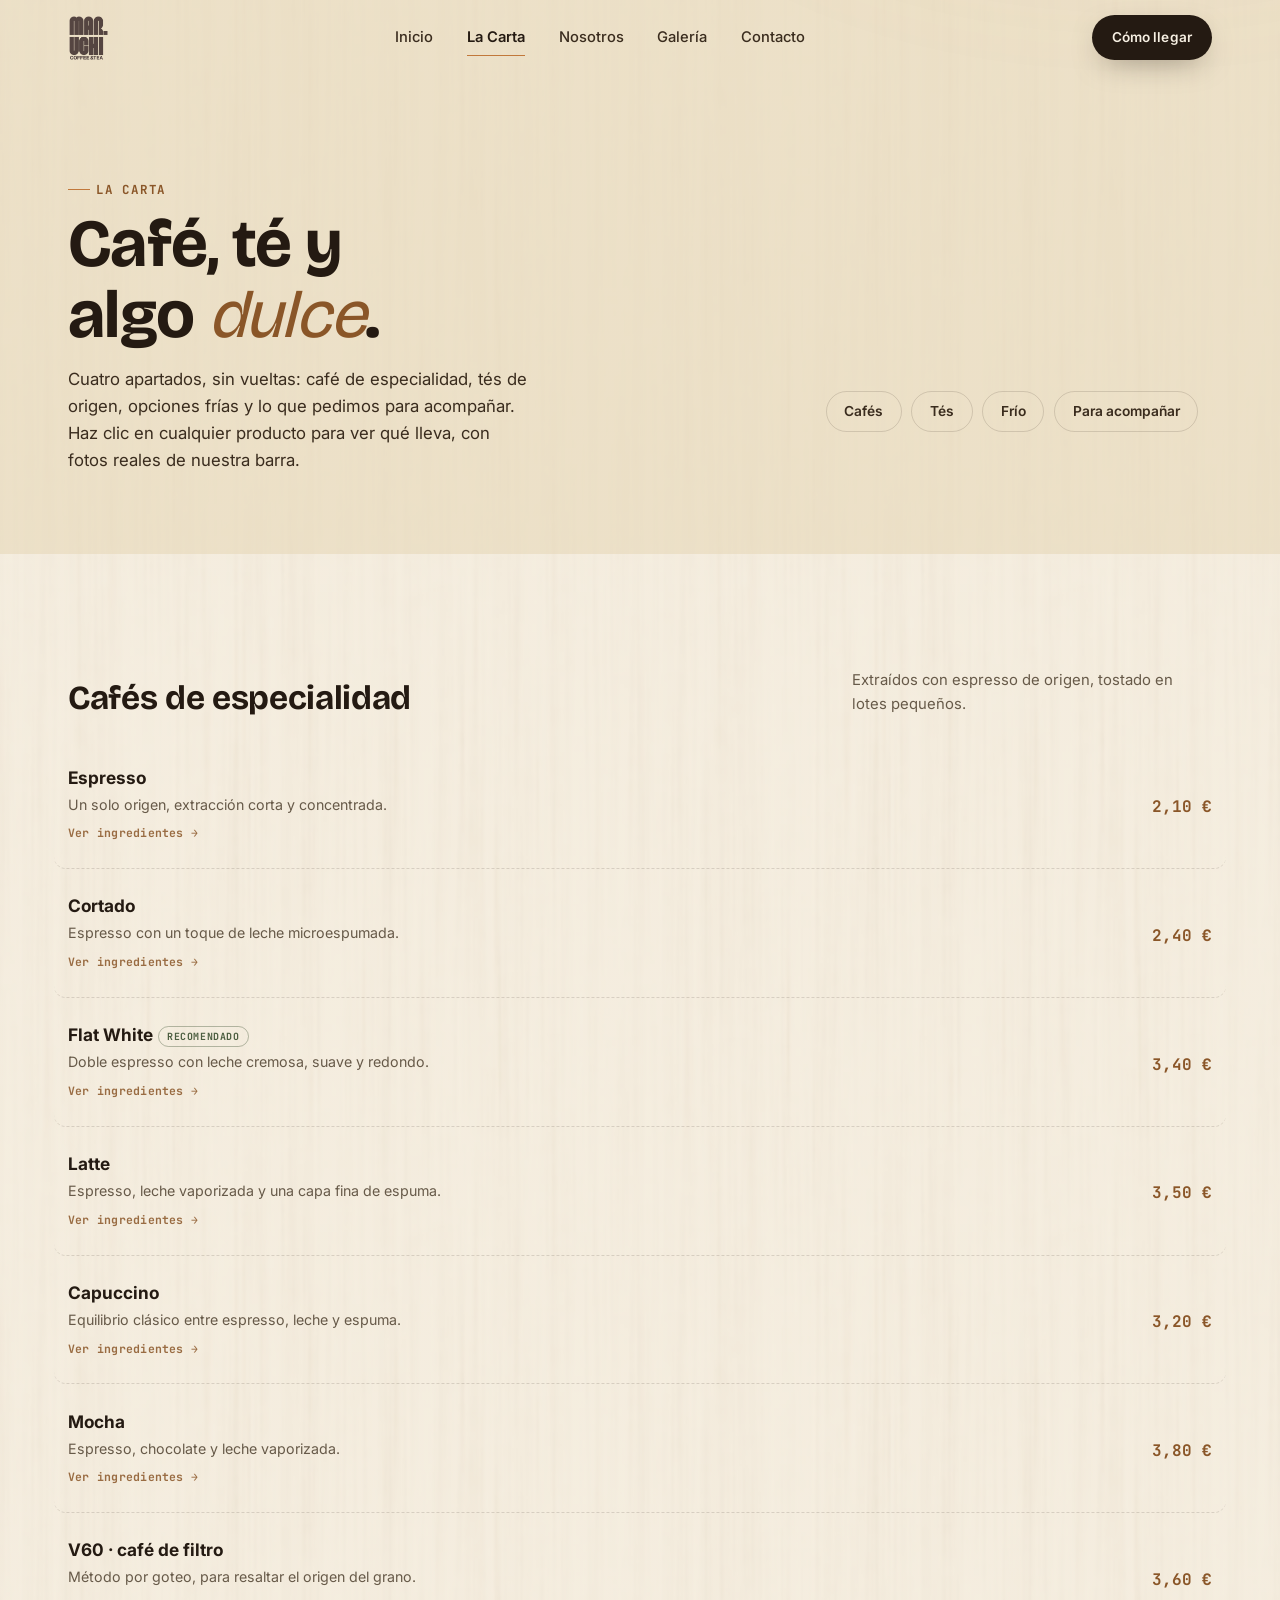
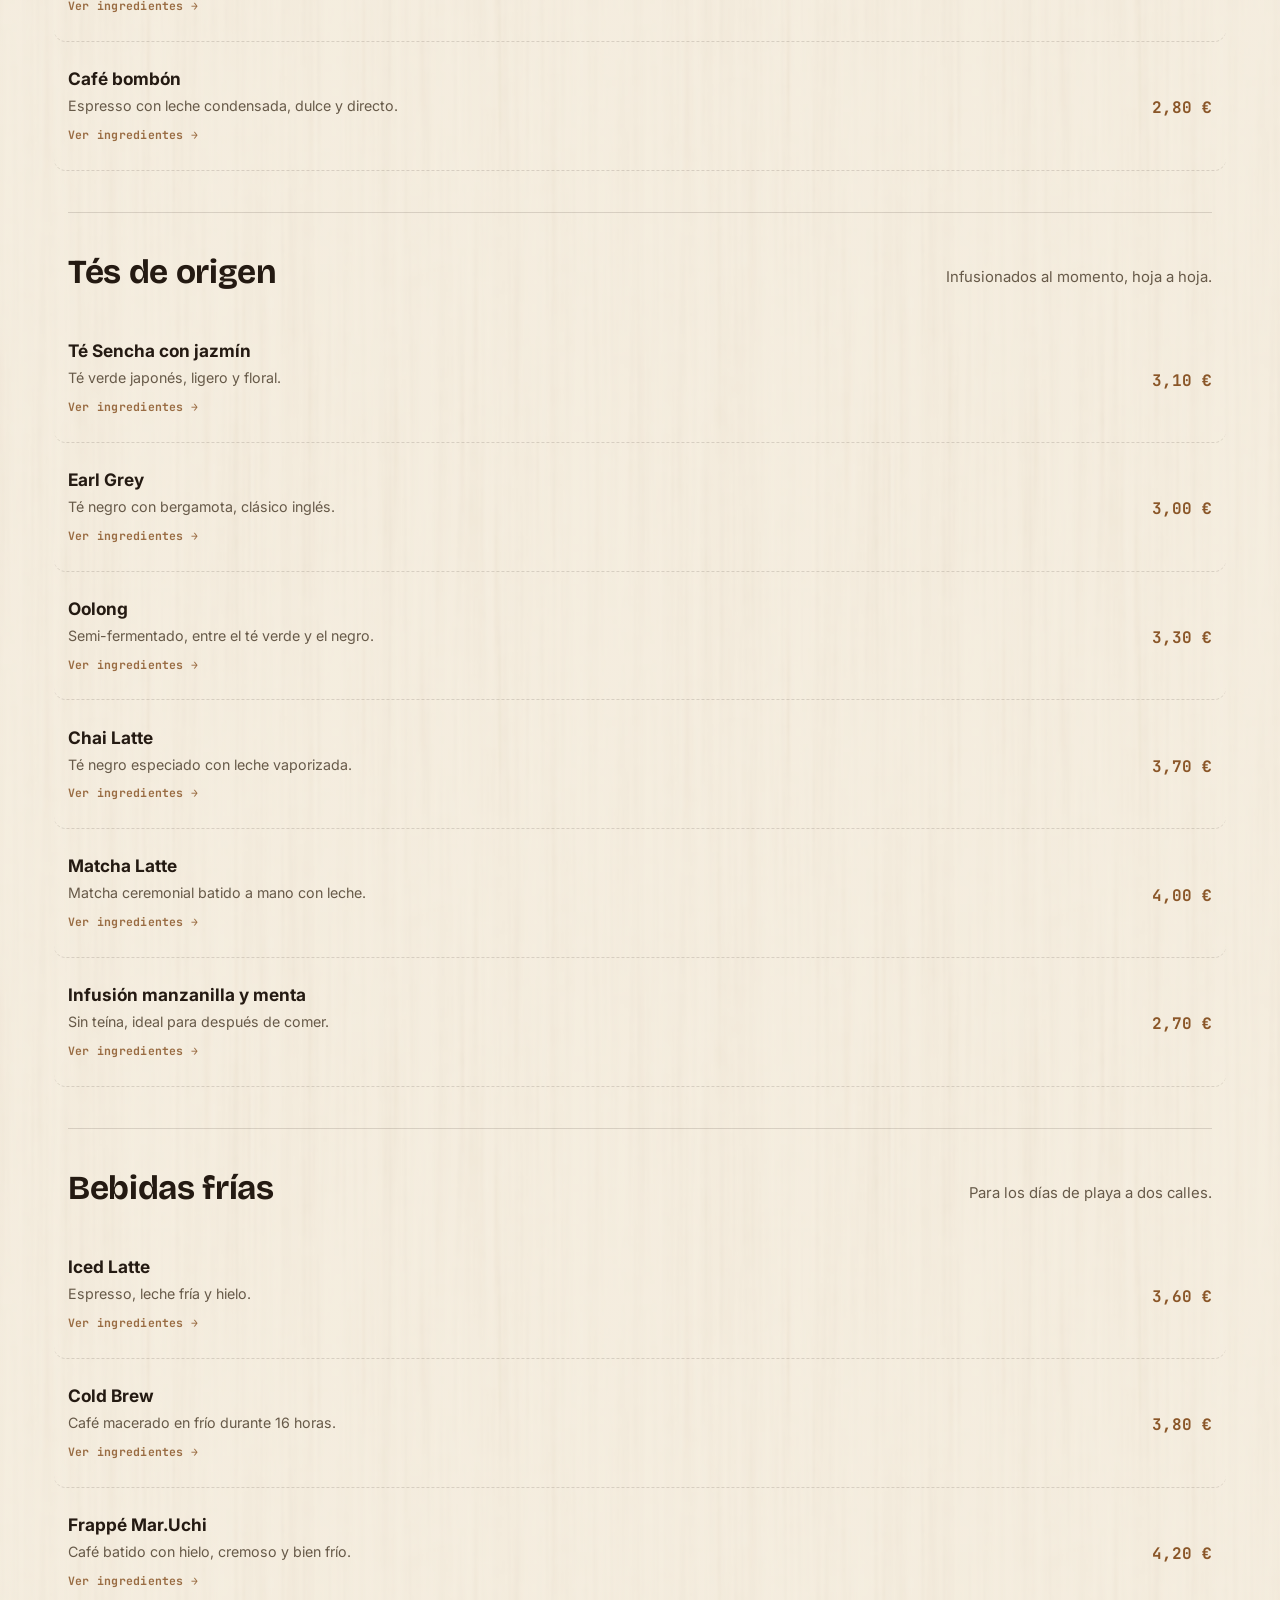
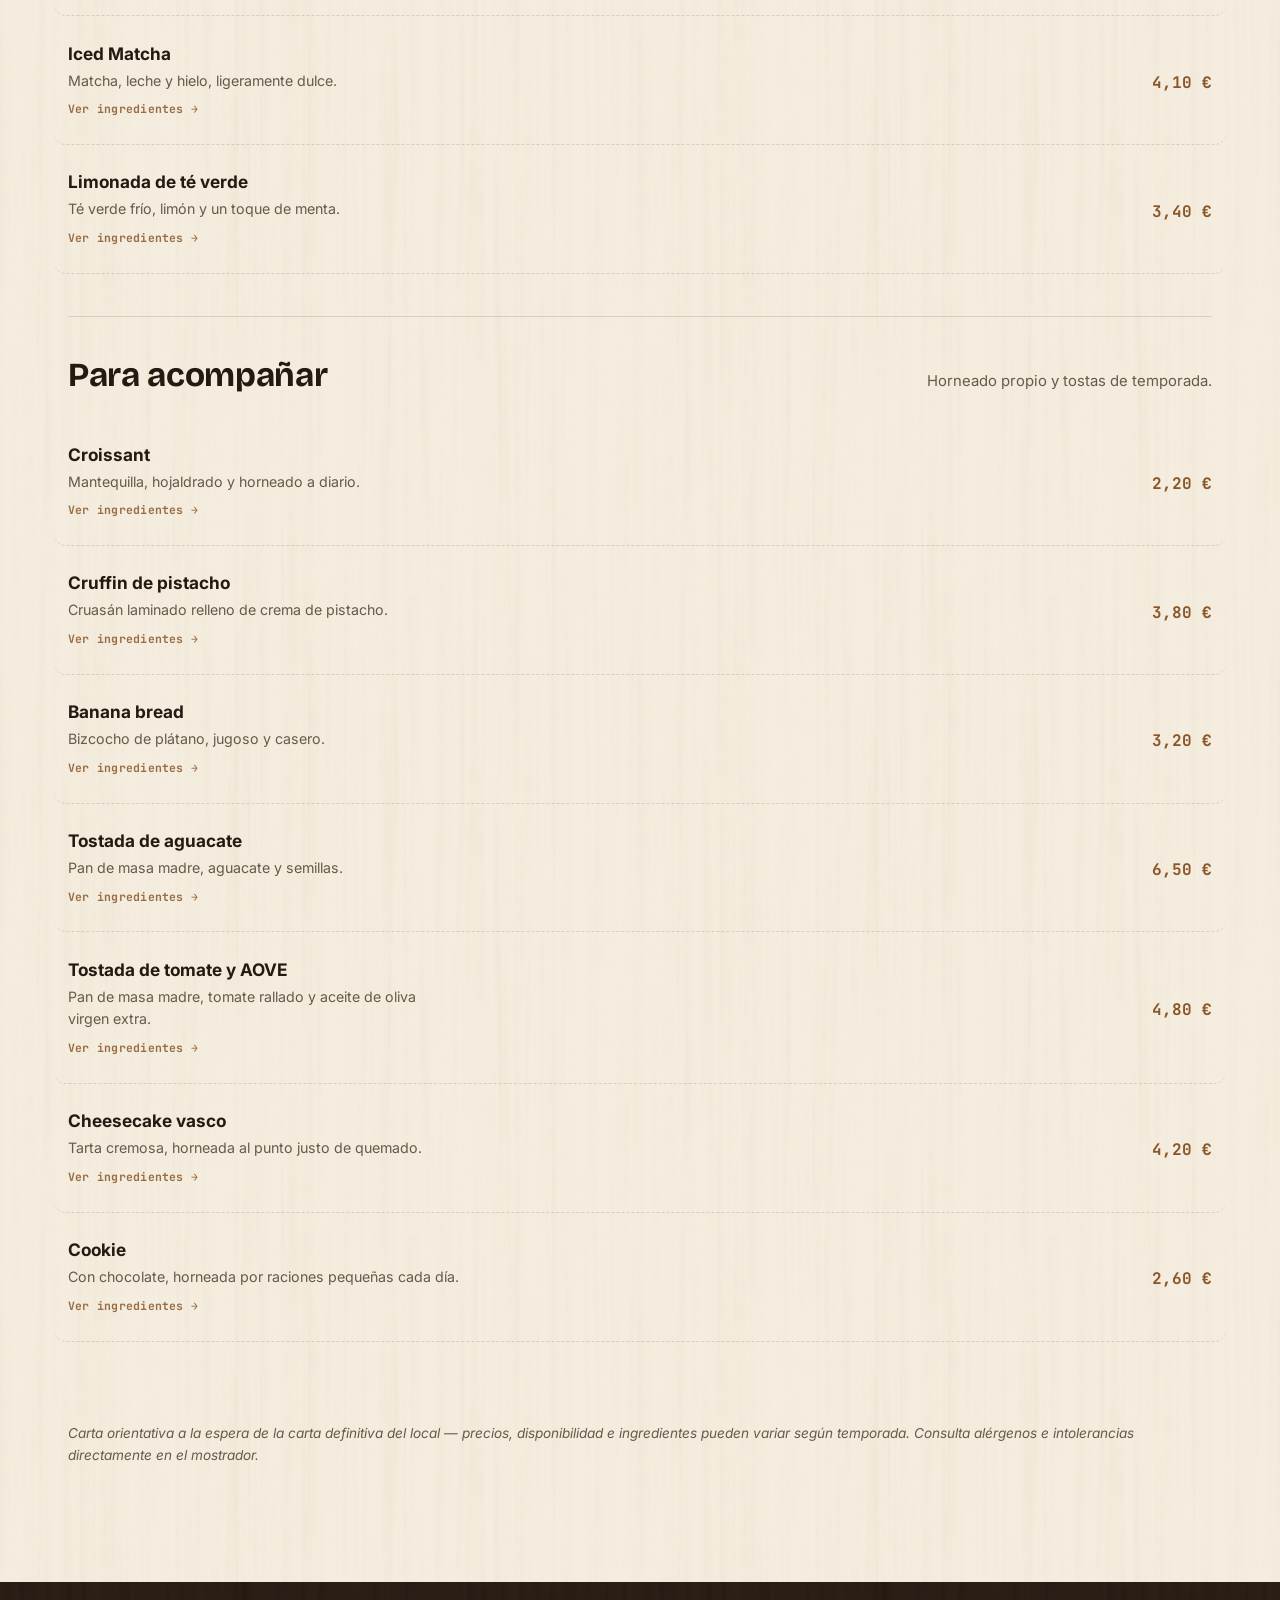
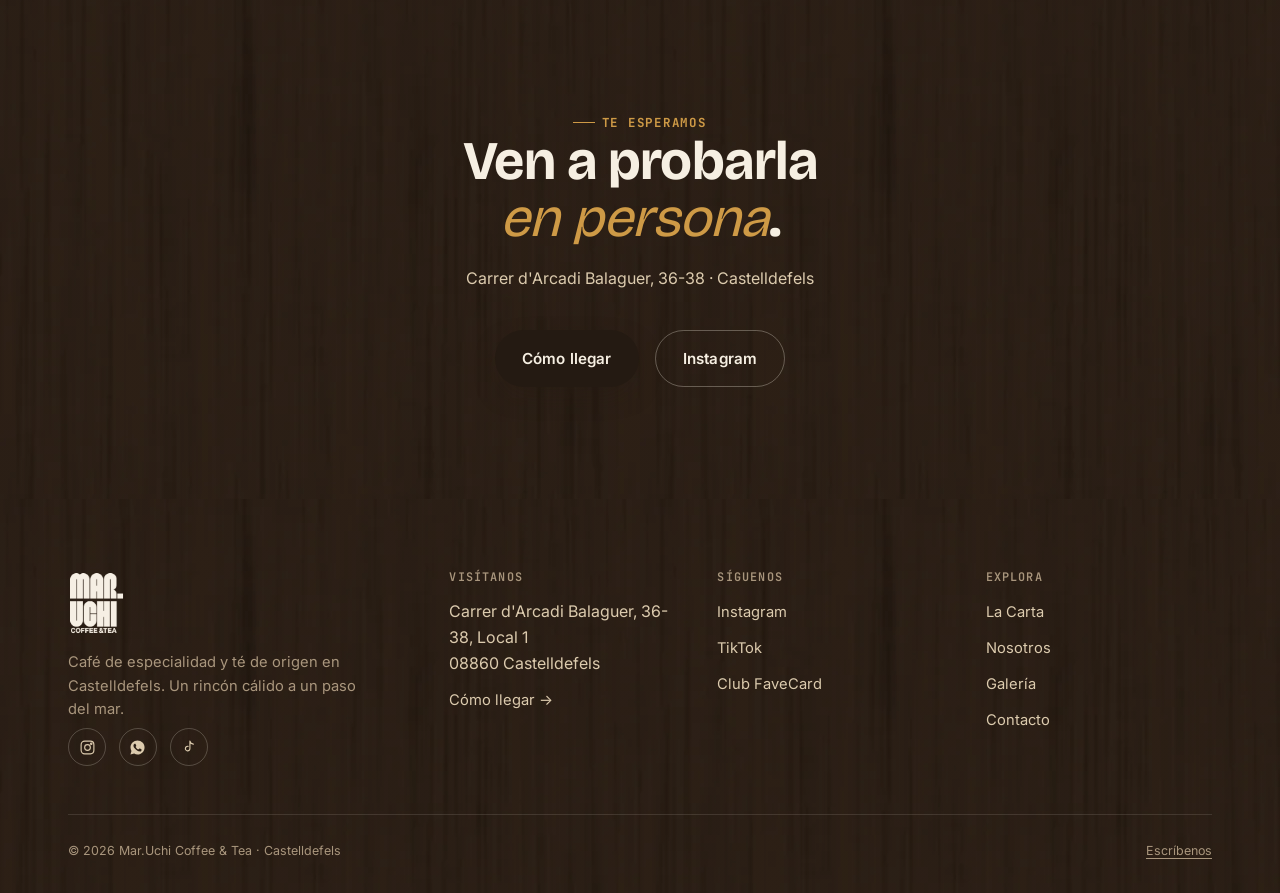
==== commit d37490a5: "Add files via upload" ====
--- a/carta.html
+++ b/carta.html
@@ -19,9 +19,8 @@
 <header class="masthead" data-masthead>
   <div class="container masthead-row">
     <a class="brand-mark" href="index.html" aria-label="Mar.Uchi Coffee & Tea — Inicio">
-      <span>MAR<span class="dot">.</span></span>
-      <span>UCHI</span>
-      <small>Coffee &amp; Tea</small>
+      <img class="logo-mark logo-dark" src="assets/img/logo-dark.webp" alt="Mar.Uchi Coffee & Tea" width="640" height="724">
+      <img class="logo-mark logo-cream" src="assets/img/logo-cream.webp" alt="Mar.Uchi Coffee & Tea" width="640" height="724">
     </a>
     <nav class="nav-links" aria-label="Navegación principal">
       <a href="index.html">Inicio</a>
@@ -341,10 +340,9 @@
   <div class="container">
     <div class="footer-grid">
       <div class="footer-brand">
-        <a class="brand-mark" href="index.html">
-          <span>MAR<span class="dot">.</span></span>
-          <span>UCHI</span>
-          <small>Coffee &amp; Tea</small>
+        <a class="brand-mark" href="index.html" aria-label="Mar.Uchi Coffee & Tea — Inicio">
+          <img class="logo-mark logo-dark" src="assets/img/logo-dark.webp" alt="Mar.Uchi Coffee & Tea" width="640" height="724">
+          <img class="logo-mark logo-cream" src="assets/img/logo-cream.webp" alt="Mar.Uchi Coffee & Tea" width="640" height="724">
         </a>
         <p>Café de especialidad y té de origen en Castelldefels. Un rincón cálido a un paso del mar.</p>
         <div class="footer-social">
--- a/styles.css
+++ b/styles.css
@@ -230,13 +230,7 @@
   gap: 1.5rem;
 }
 .brand-mark {
-  display: flex; flex-direction: column; line-height: 1;
-  gap: .18em;
-  font-family: var(--font-display);
-  font-weight: 800;
-  font-size: 1.32rem;
-  letter-spacing: -.01em;
-  color: var(--ink);
+  display: flex; align-items: center; line-height: 1;
 }
 .brand-mark span { display: block; }
 .brand-mark .dot { color: var(--accent); display: inline; }
@@ -248,6 +242,15 @@
   color: var(--ink-mute);
   text-transform: uppercase;
 }
+.brand-mark .logo-mark {
+  height: 46px;
+  width: auto;
+  display: block;
+  transition: opacity .3s var(--ease-out);
+}
+.brand-mark .logo-cream { display: none; }
+.masthead-on-photo:not(.is-scrolled) .brand-mark .logo-dark { display: none; }
+.masthead-on-photo:not(.is-scrolled) .brand-mark .logo-cream { display: block; }
 
 .nav-links {
   display: none;
@@ -661,6 +664,9 @@
 @media (min-width: 720px) { .footer-grid { grid-template-columns: 1.2fr .8fr .8fr .8fr; } }
 .footer-brand .brand-mark { color: var(--cream); }
 .footer-brand .brand-mark small { color: var(--cream-mute); }
+.footer-brand .brand-mark .logo-mark { height: 64px; }
+.footer-brand .brand-mark .logo-dark { display: none; }
+.footer-brand .brand-mark .logo-cream { display: block; }
 .footer-brand p { margin-top: 1rem; max-width: 34ch; font-size: .92rem; color: var(--cream-mute); }
 .footer-col h4 {
   font-family: var(--font-mono); font-size: .74rem; letter-spacing: .1em; text-transform: uppercase;
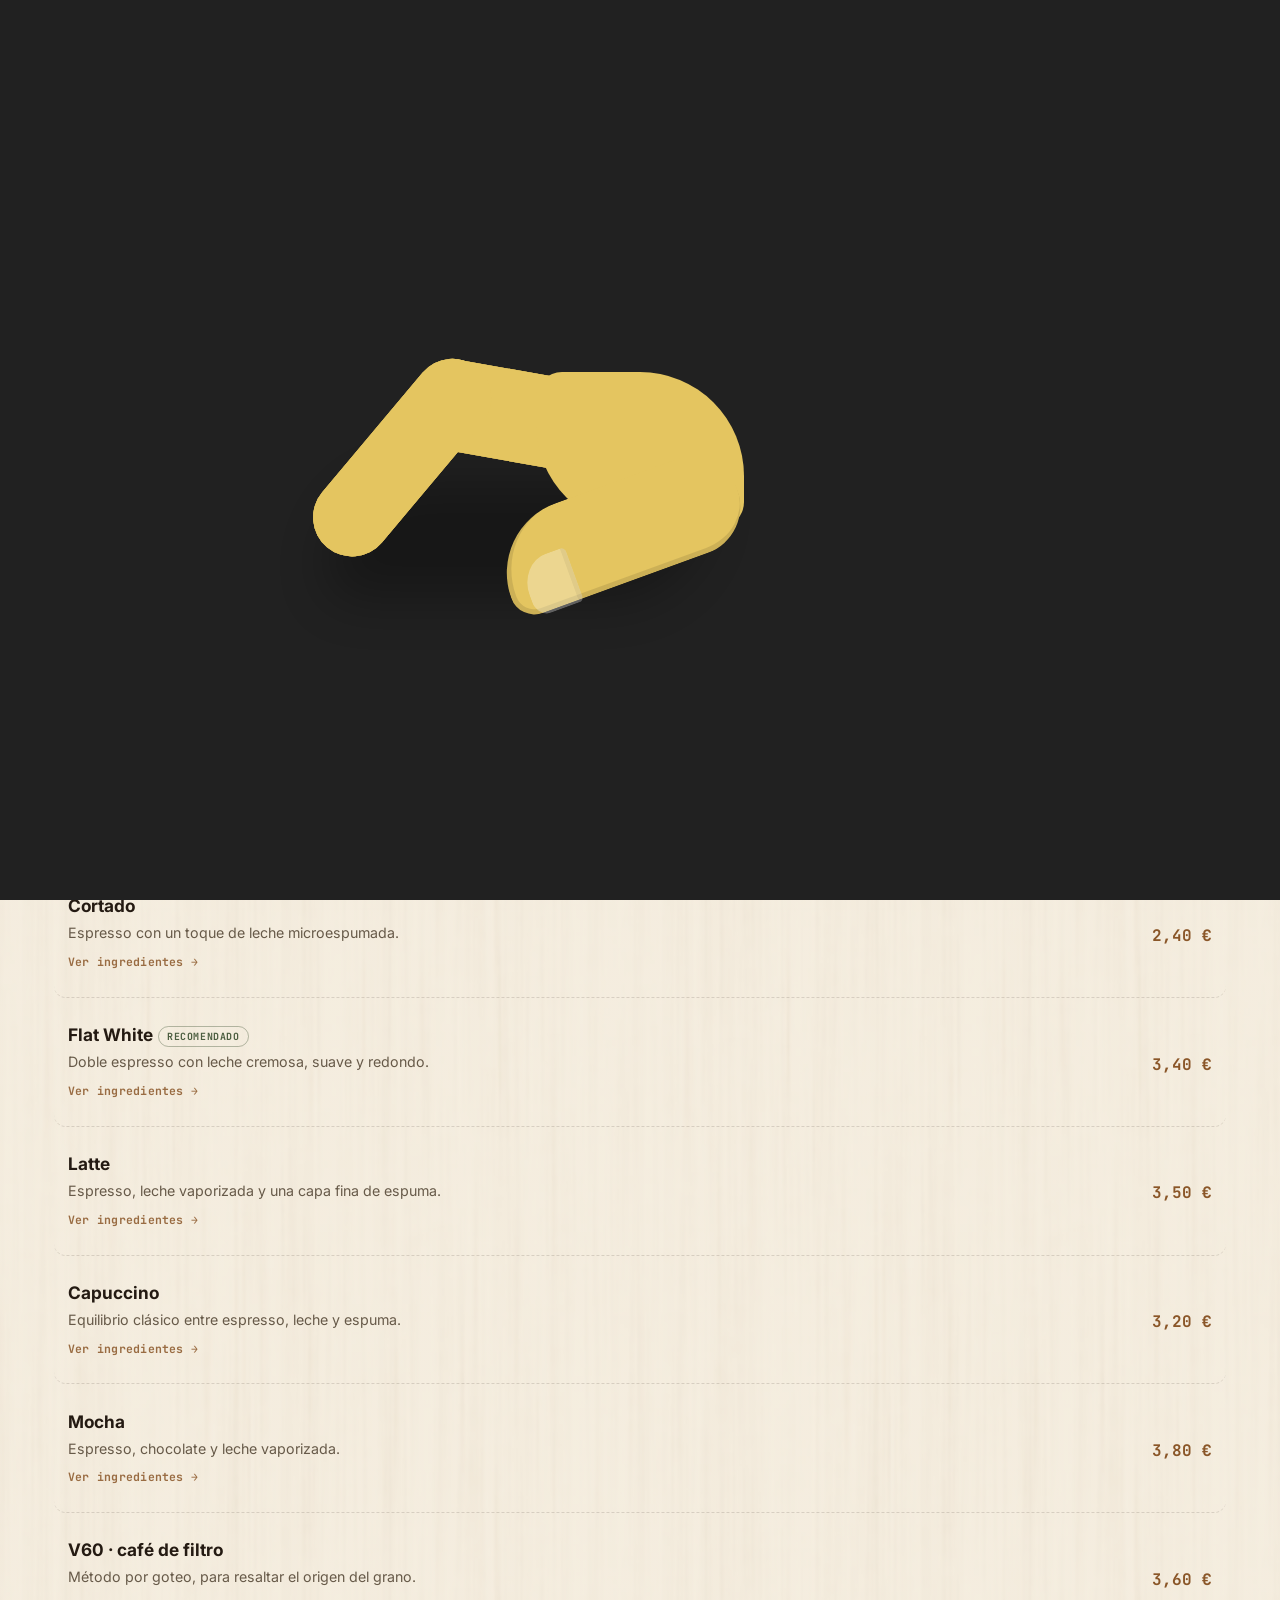
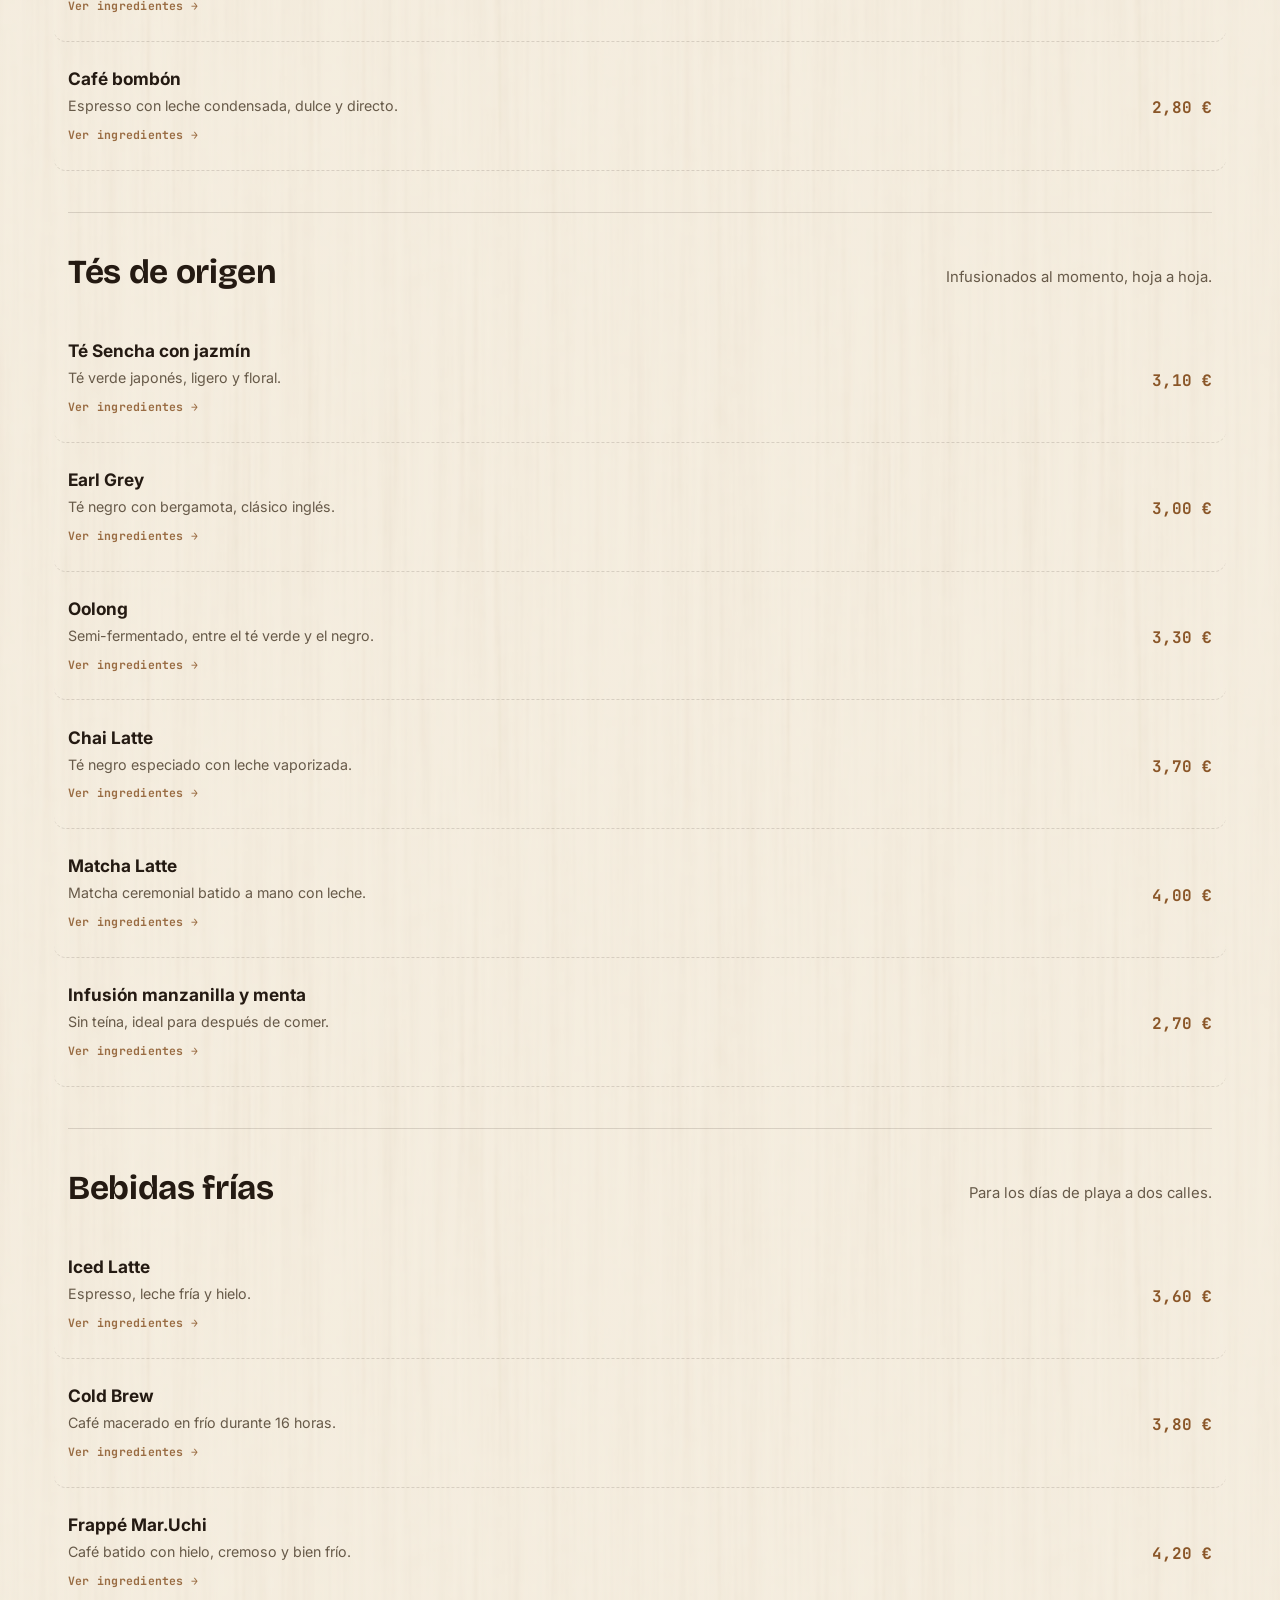
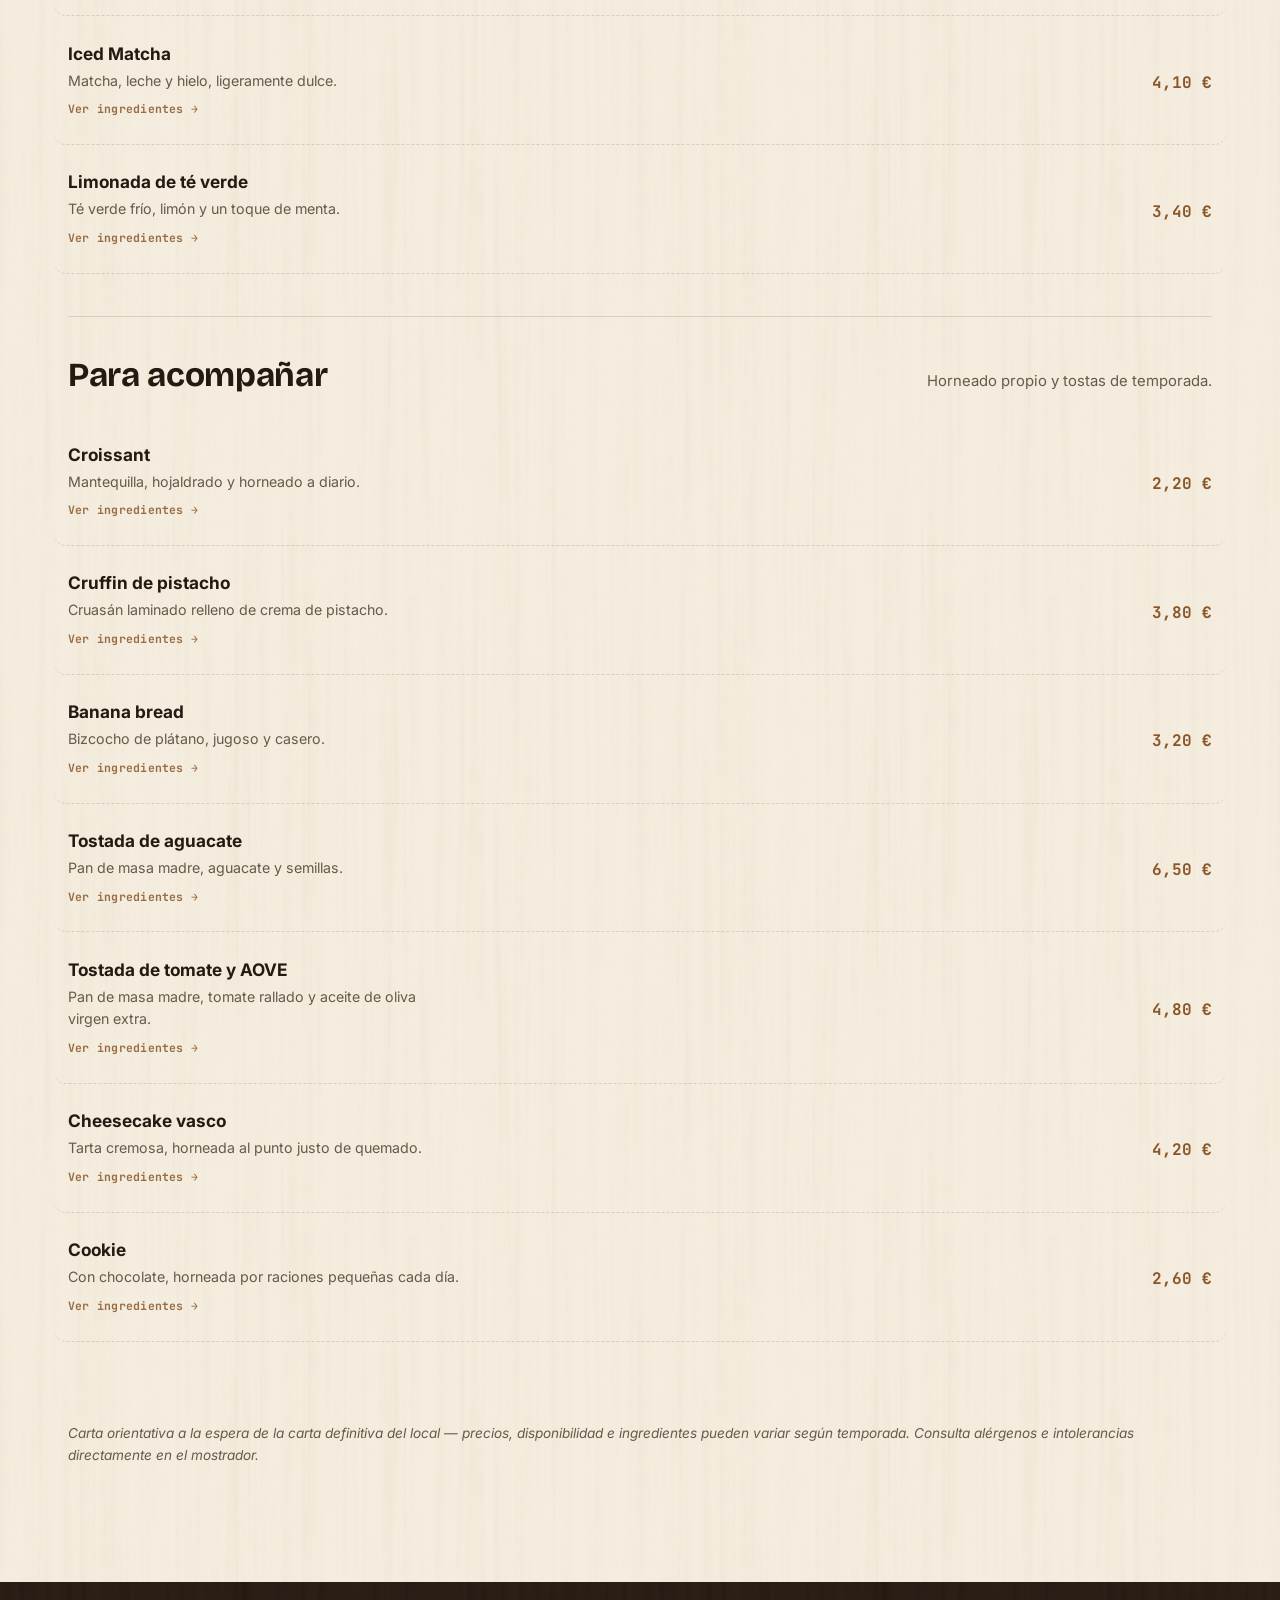
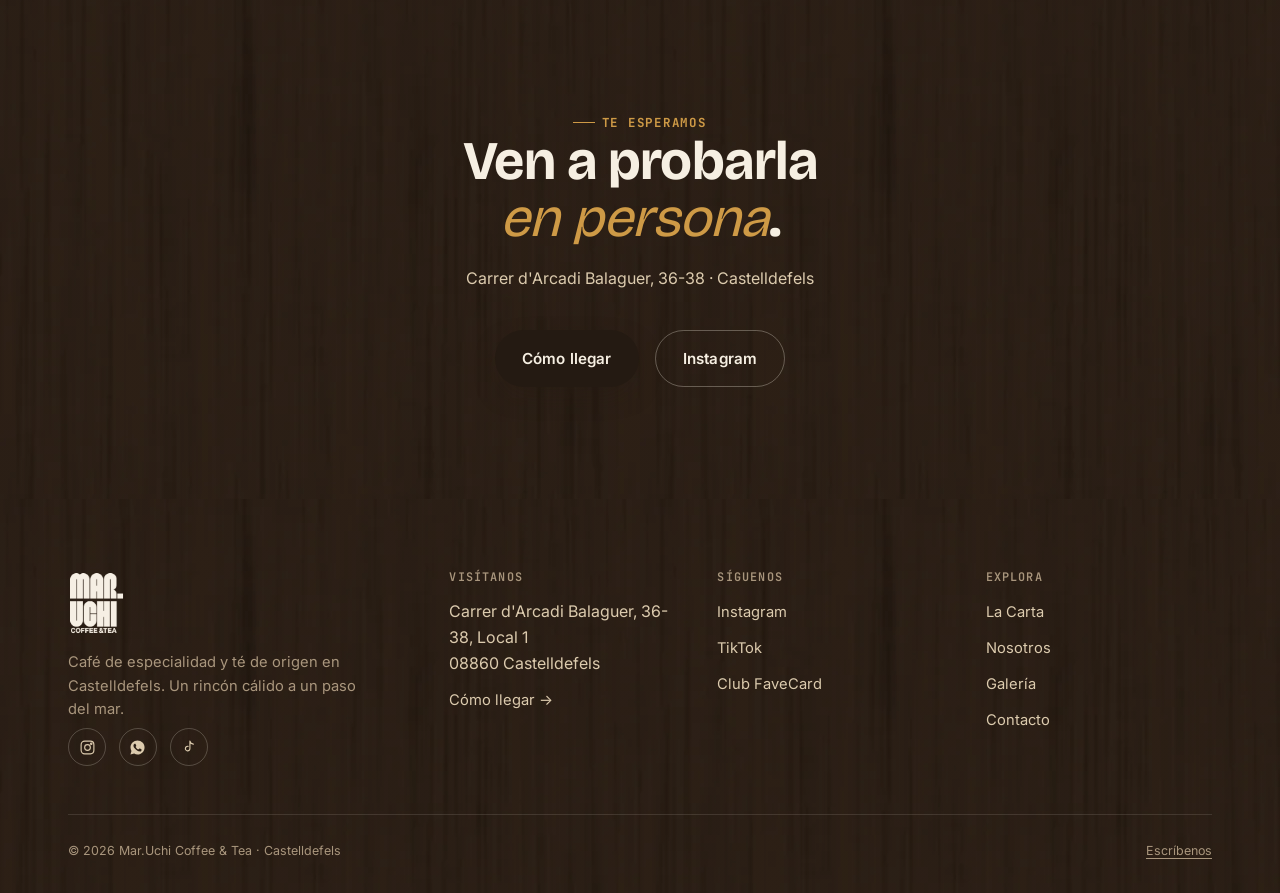
==== commit a7eac88c: "Add files via upload" ====
--- a/carta.html
+++ b/carta.html
@@ -14,6 +14,53 @@
 <link rel="stylesheet" href="styles.css?v=20260911">
 </head>
 <body>
+<div id="page-loader" class="page-loader" aria-hidden="true">
+  <div class="🤚">
+    <div class="👉"></div>
+    <div class="👉"></div>
+    <div class="👉"></div>
+    <div class="👉"></div>
+    <div class="🌴"></div>
+    <div class="👍"></div>
+  </div>
+</div>
+<script>
+(function () {
+  var loader = document.getElementById('page-loader');
+  if (!loader) return;
+  var root = document.documentElement;
+
+  /* Marca cualquier clic en un enlace a OTRA página del propio sitio,
+     para que esa página sepa que no debe mostrar la pantalla de carga
+     (solo debe verse al abrir la web o al recargar). */
+  document.addEventListener('click', function (e) {
+    var a = e.target.closest('a');
+    if (!a || !a.href) return;
+    var url;
+    try { url = new URL(a.href, location.href); } catch (err) { return; }
+    if (url.origin !== location.origin) return;
+    if (a.target && a.target !== '' && a.target !== '_self') return;
+    if (a.hasAttribute('download')) return;
+    if (url.pathname === location.pathname && url.search === location.search) return;
+    try { sessionStorage.setItem('marUchiNav', '1'); } catch (err) {}
+  }, true);
+
+  var cameFromNav = false;
+  try { cameFromNav = sessionStorage.getItem('marUchiNav') === '1'; } catch (err) {}
+
+  if (cameFromNav) {
+    try { sessionStorage.removeItem('marUchiNav'); } catch (err) {}
+    loader.style.display = 'none';
+  } else {
+    root.classList.add('has-loader');
+    window.setTimeout(function () {
+      loader.classList.add('is-hidden');
+      root.classList.remove('has-loader');
+      window.setTimeout(function () { loader.style.display = 'none'; }, 550);
+    }, 3000);
+  }
+})();
+</script>
 <a class="skip-link" href="#contenido">Saltar al contenido</a>
 
 <header class="masthead" data-masthead>
--- a/styles.css
+++ b/styles.css
@@ -197,6 +197,23 @@
   transition: background-color .4s var(--ease-out), box-shadow .4s var(--ease-out), border-color .4s var(--ease-out);
   border-bottom: 1px solid transparent;
 }
+/* Velo oscuro detrás de la cabecera cuando va sobre la foto: sin esto,
+   el texto claro pierde contraste en zonas luminosas de la imagen
+   (p. ej. el cartel de madera). Se difumina hacia abajo para que no
+   se note como una barra sólida. */
+.masthead-on-photo:not(.is-scrolled)::before {
+  content: "";
+  position: absolute;
+  inset: 0 0 auto 0;
+  height: 190px;
+  background: linear-gradient(to bottom,
+    rgba(18,12,7,.72) 0%,
+    rgba(18,12,7,.5) 35%,
+    rgba(18,12,7,.22) 65%,
+    rgba(18,12,7,0) 100%);
+  pointer-events: none;
+  z-index: -1;
+}
 /* Cabecera sobre una foto (solo portada): texto claro + sombra para
    garantizar contraste sobre cualquier zona de la imagen, clara u oscura. */
 .masthead-on-photo:not(.is-scrolled) .brand-mark,
@@ -1112,6 +1129,169 @@
 .reveal[data-split] { opacity: 1; transform: none; }
 
 /* =============================================================
+   15b. Pantalla de carga inicial
+   Animación "mano tecleando los dedos" de Pradeepsaranbishnoi
+   (uiverse.io) — el marcado y las reglas de .🤚 .👉 .🌴 .👍 y sus
+   @keyframes se dejan tal cual las publicó el autor; solo se añade
+   el overlay a pantalla completa que la contiene y la escala.
+   Se muestra al abrir la web o al recargar, nunca al navegar entre
+   páginas (lo decide el script justo después del overlay, en cada
+   HTML).
+   ============================================================= */
+.page-loader {
+  position: fixed;
+  inset: 0;
+  z-index: 9999;
+  display: flex;
+  align-items: center;
+  justify-content: center;
+  background: #212121;
+  transition: opacity .5s ease, visibility .5s ease;
+}
+.page-loader.is-hidden {
+  opacity: 0;
+  visibility: hidden;
+  pointer-events: none;
+}
+.page-loader .🤚 { transform: scale(1.6); margin-left: 0; }
+@media (min-width: 560px) { .page-loader .🤚 { transform: scale(2.2); } }
+@media (min-width: 900px) { .page-loader .🤚 { transform: scale(2.6); } }
+html.has-loader,
+html.has-loader body { overflow: hidden; }
+
+.🤚 {
+  --skin-color: #E4C560;
+  --tap-speed: 0.6s;
+  --tap-stagger: 0.1s;
+  position: relative;
+  width: 80px;
+  height: 60px;
+  margin-left: 80px;
+}
+
+.🤚:before {
+  content: '';
+  display: block;
+  width: 180%;
+  height: 75%;
+  position: absolute;
+  top: 70%;
+  right: 20%;
+  background-color: black;
+  border-radius: 40px 10px;
+  filter: blur(10px);
+  opacity: 0.3;
+}
+
+.🌴 {
+  display: block;
+  width: 100%;
+  height: 100%;
+  position: absolute;
+  top: 0;
+  left: 0;
+  background-color: var(--skin-color);
+  border-radius: 10px 40px;
+}
+
+.👍 {
+  position: absolute;
+  width: 120%;
+  height: 38px;
+  background-color: var(--skin-color);
+  bottom: -18%;
+  right: 1%;
+  transform-origin: calc(100% - 20px) 20px;
+  transform: rotate(-20deg);
+  border-radius: 30px 20px 20px 10px;
+  border-bottom: 2px solid rgba(0, 0, 0, 0.1);
+  border-left: 2px solid rgba(0, 0, 0, 0.1);
+}
+
+.👍:after {
+  width: 20%;
+  height: 60%;
+  content: '';
+  background-color: rgba(255, 255, 255, 0.3);
+  position: absolute;
+  bottom: -8%;
+  left: 5px;
+  border-radius: 60% 10% 10% 30%;
+  border-right: 2px solid rgba(0, 0, 0, 0.05);
+}
+
+.👉 {
+  position: absolute;
+  width: 80%;
+  height: 35px;
+  background-color: var(--skin-color);
+  bottom: 32%;
+  right: 64%;
+  transform-origin: 100% 20px;
+  animation-duration: calc(var(--tap-speed) * 2);
+  animation-timing-function: ease-in-out;
+  animation-iteration-count: infinite;
+  transform: rotate(10deg);
+}
+
+.👉:before {
+  content: '';
+  position: absolute;
+  width: 140%;
+  height: 30px;
+  background-color: var(--skin-color);
+  bottom: 8%;
+  right: 65%;
+  transform-origin: calc(100% - 20px) 20px;
+  transform: rotate(-60deg);
+  border-radius: 20px;
+}
+
+.👉:nth-child(1) {
+  animation-delay: 0;
+  filter: brightness(70%);
+  animation-name: tap-upper-1;
+}
+
+.👉:nth-child(2) {
+  animation-delay: var(--tap-stagger);
+  filter: brightness(80%);
+  animation-name: tap-upper-2;
+}
+
+.👉:nth-child(3) {
+  animation-delay: calc(var(--tap-stagger) * 2);
+  filter: brightness(90%);
+  animation-name: tap-upper-3;
+}
+
+.👉:nth-child(4) {
+  animation-delay: calc(var(--tap-stagger) * 3);
+  filter: brightness(100%);
+  animation-name: tap-upper-4;
+}
+
+@keyframes tap-upper-1 {
+  0%, 50%, 100% { transform: rotate(10deg) scale(0.4); }
+  40% { transform: rotate(50deg) scale(0.4); }
+}
+
+@keyframes tap-upper-2 {
+  0%, 50%, 100% { transform: rotate(10deg) scale(0.6); }
+  40% { transform: rotate(50deg) scale(0.6); }
+}
+
+@keyframes tap-upper-3 {
+  0%, 50%, 100% { transform: rotate(10deg) scale(0.8); }
+  40% { transform: rotate(50deg) scale(0.8); }
+}
+
+@keyframes tap-upper-4 {
+  0%, 50%, 100% { transform: rotate(10deg) scale(1); }
+  40% { transform: rotate(50deg) scale(1); }
+}
+
+/* =============================================================
    16. Responsive helpers
    ============================================================= */
 @media (max-width: 719px) {
@@ -1125,4 +1305,5 @@
   .hero-aroma { animation: none !important; }
   .hero-aroma path { animation: none !important; stroke-dashoffset: 0; opacity: .4; }
   .hero-home-bg img { transform: none; }
-}
+  .👉 { animation: none !important; transform: rotate(10deg) scale(0.7); }
+}
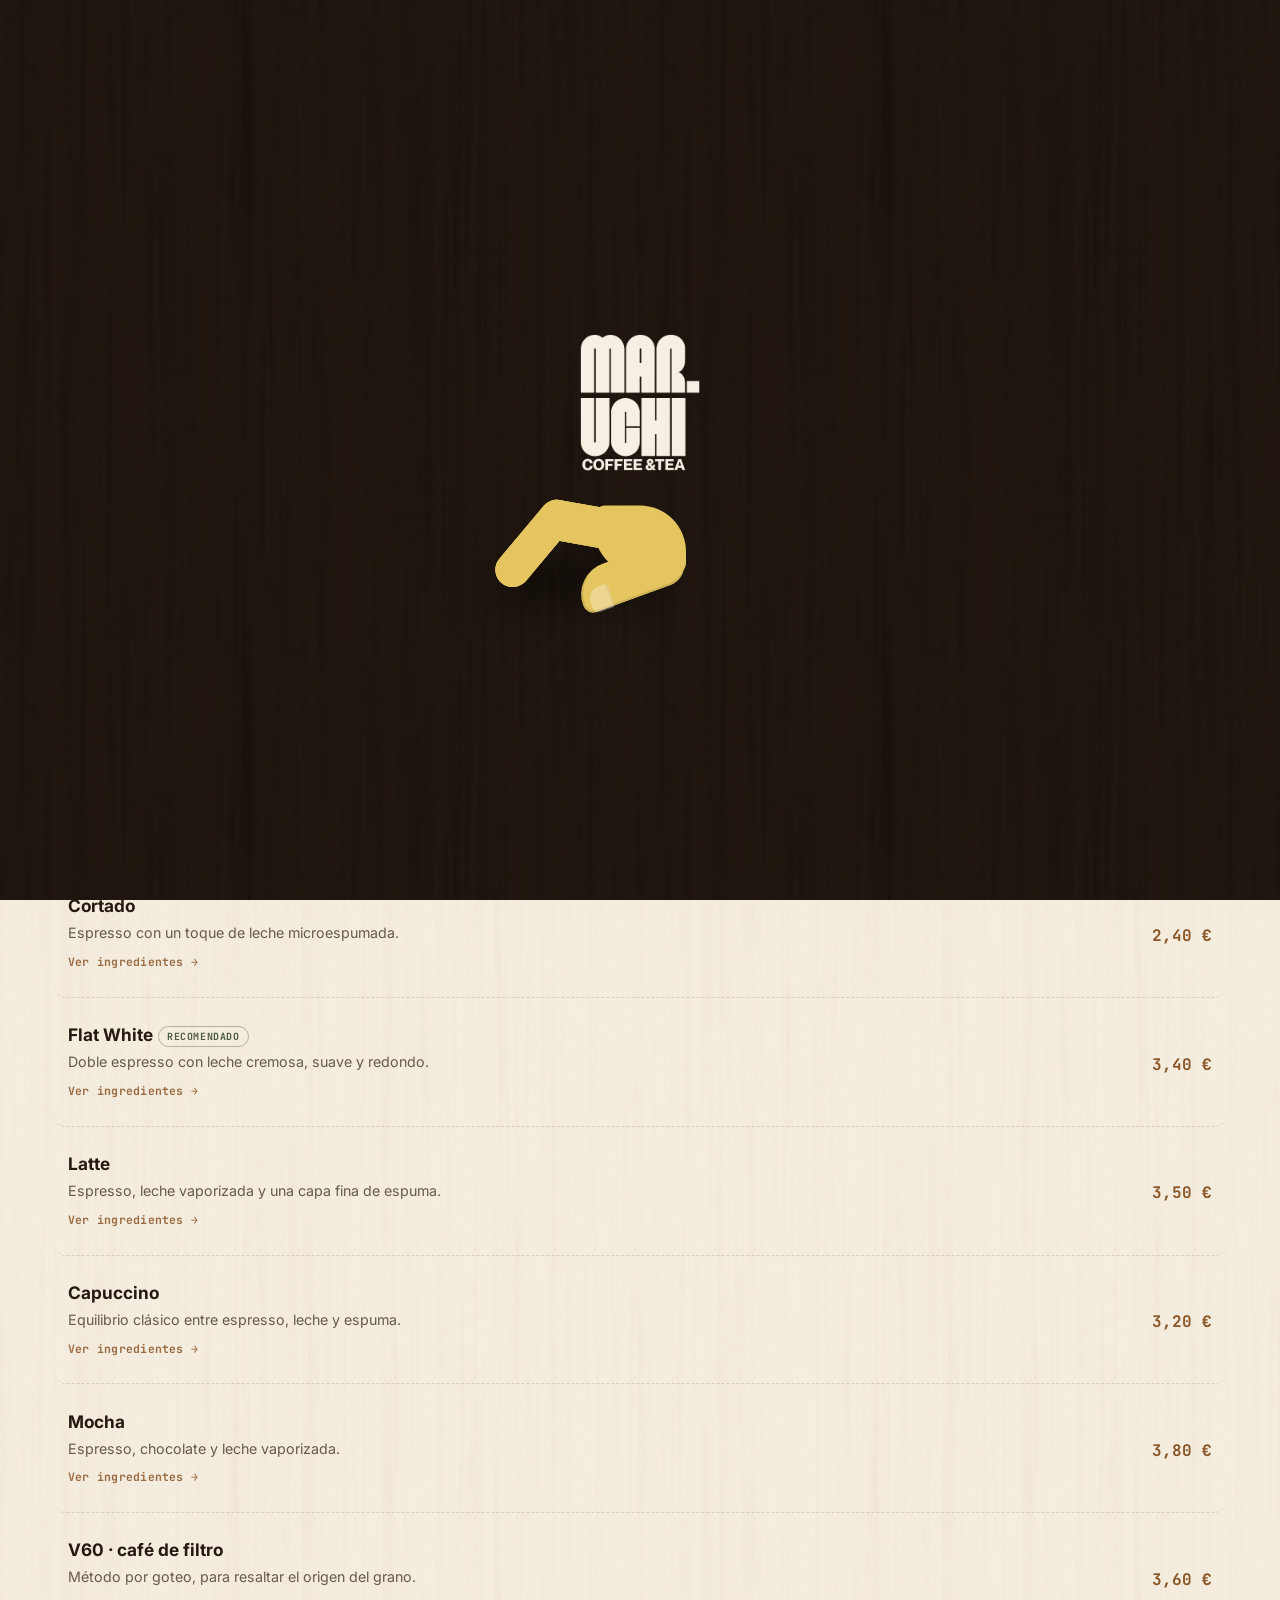
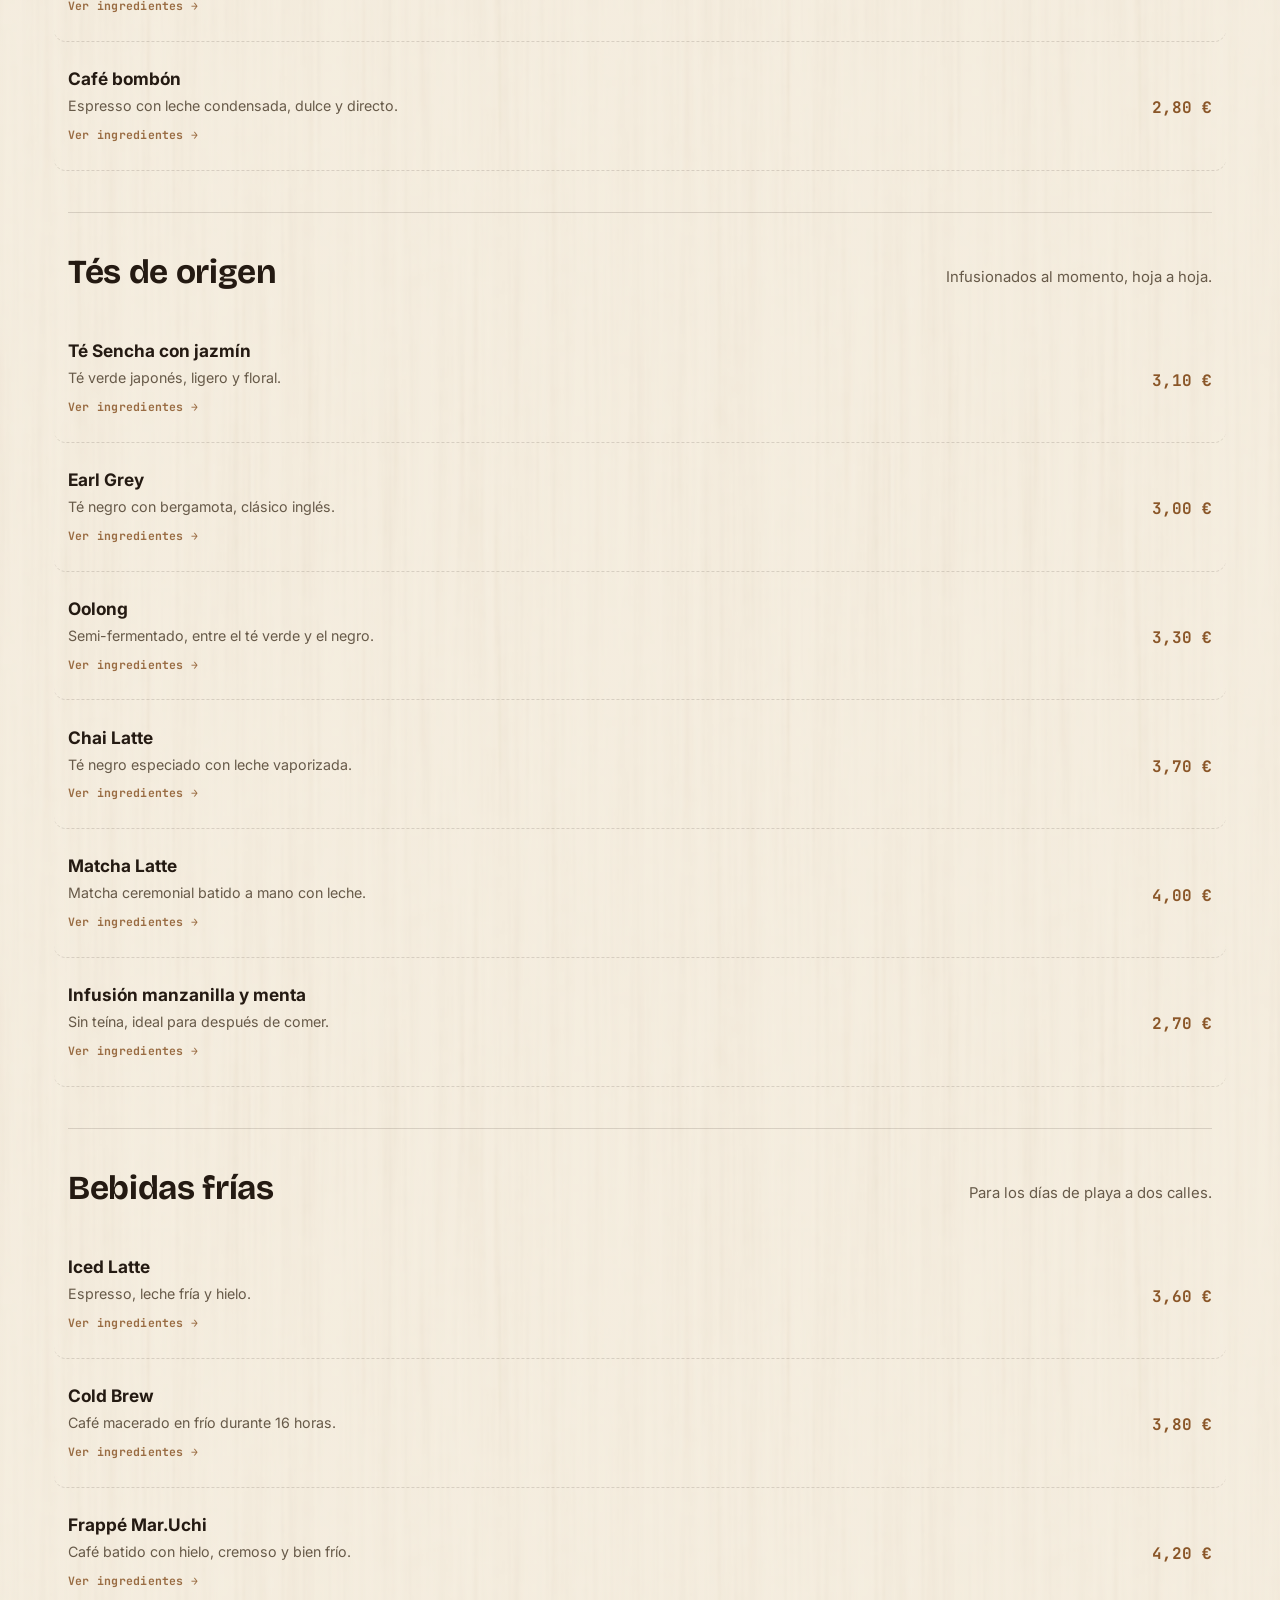
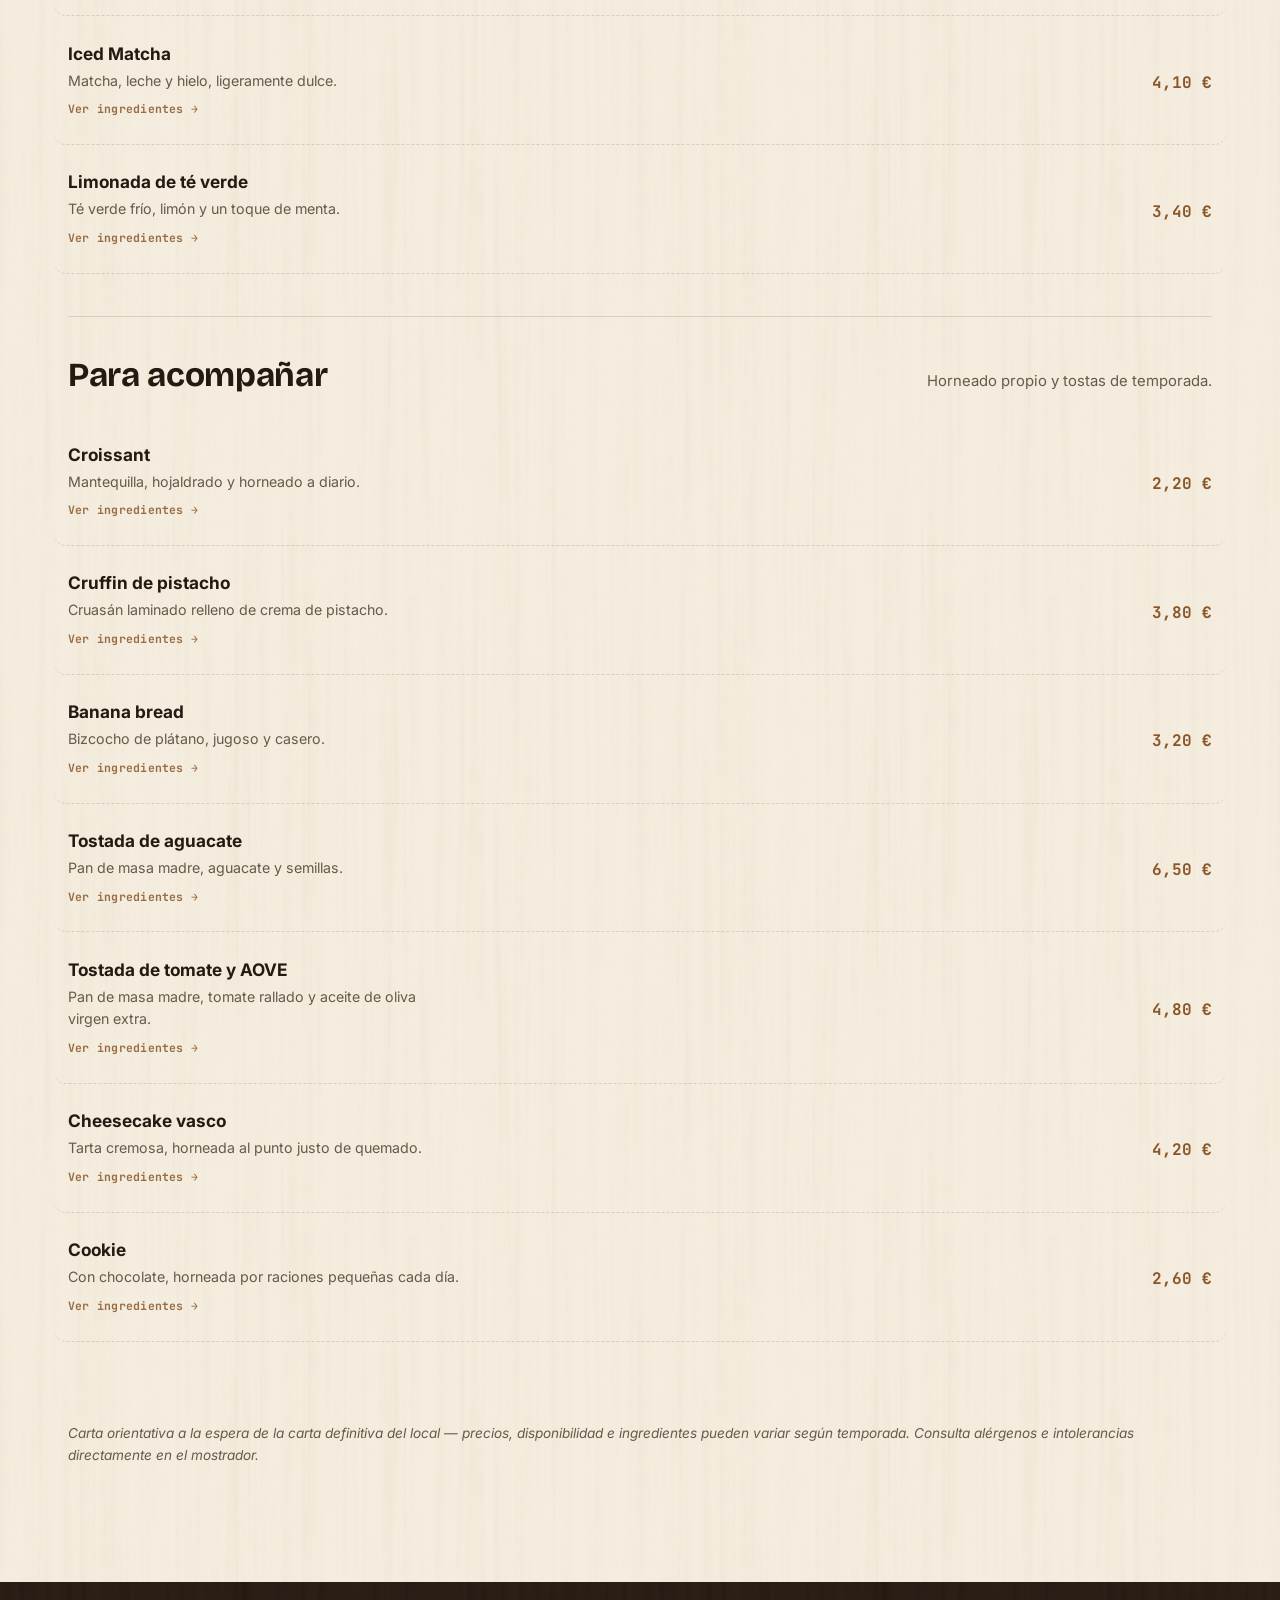
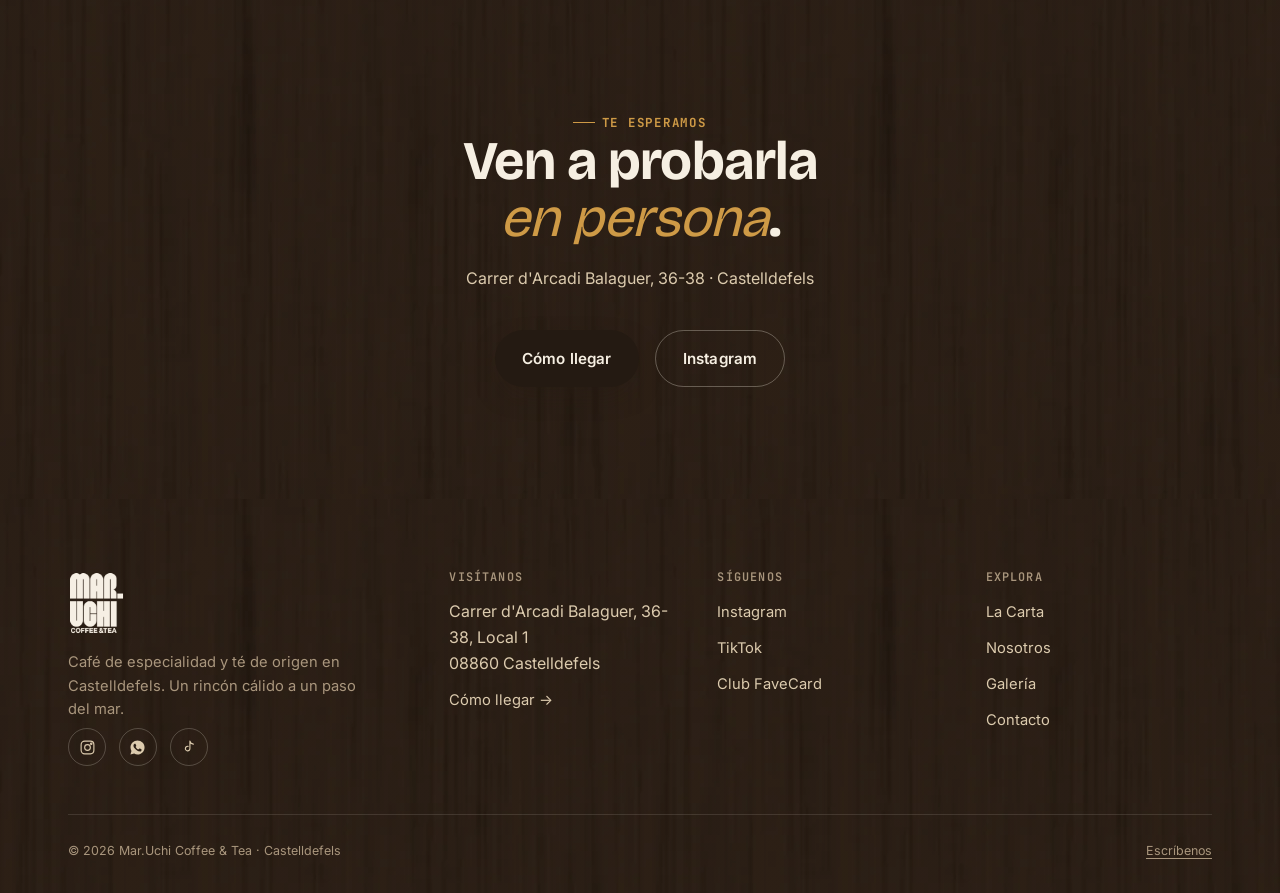
==== commit f6caeb62: "Add files via upload" ====
--- a/carta.html
+++ b/carta.html
@@ -15,13 +15,16 @@
 </head>
 <body>
 <div id="page-loader" class="page-loader" aria-hidden="true">
-  <div class="🤚">
-    <div class="👉"></div>
-    <div class="👉"></div>
-    <div class="👉"></div>
-    <div class="👉"></div>
-    <div class="🌴"></div>
-    <div class="👍"></div>
+  <div class="loader-inner">
+    <img class="loader-logo" src="assets/img/logo-cream.webp" alt="" width="640" height="724">
+    <div class="🤚">
+      <div class="👉"></div>
+      <div class="👉"></div>
+      <div class="👉"></div>
+      <div class="👉"></div>
+      <div class="🌴"></div>
+      <div class="👍"></div>
+    </div>
   </div>
 </div>
 <script>
--- a/styles.css
+++ b/styles.css
@@ -1145,7 +1145,12 @@
   display: flex;
   align-items: center;
   justify-content: center;
-  background: #212121;
+  background-color: var(--bg-dark);
+  background-image:
+    linear-gradient(rgba(20,14,9,.62), rgba(20,14,9,.62)),
+    url("assets/img/wood-walnut-tile.webp");
+  background-repeat: repeat;
+  background-size: 640px 640px;
   transition: opacity .5s ease, visibility .5s ease;
 }
 .page-loader.is-hidden {
@@ -1153,9 +1158,20 @@
   visibility: hidden;
   pointer-events: none;
 }
-.page-loader .🤚 { transform: scale(1.6); margin-left: 0; }
-@media (min-width: 560px) { .page-loader .🤚 { transform: scale(2.2); } }
-@media (min-width: 900px) { .page-loader .🤚 { transform: scale(2.6); } }
+.loader-inner {
+  display: flex;
+  flex-direction: column;
+  align-items: center;
+  gap: clamp(1.4rem, 4vw, 2.2rem);
+}
+.loader-logo {
+  width: clamp(84px, 16vw, 128px);
+  height: auto;
+  display: block;
+}
+.page-loader .🤚 { transform: scale(.85); margin-left: 0; }
+@media (min-width: 560px) { .page-loader .🤚 { transform: scale(1); } }
+@media (min-width: 900px) { .page-loader .🤚 { transform: scale(1.15); } }
 html.has-loader,
 html.has-loader body { overflow: hidden; }
 
